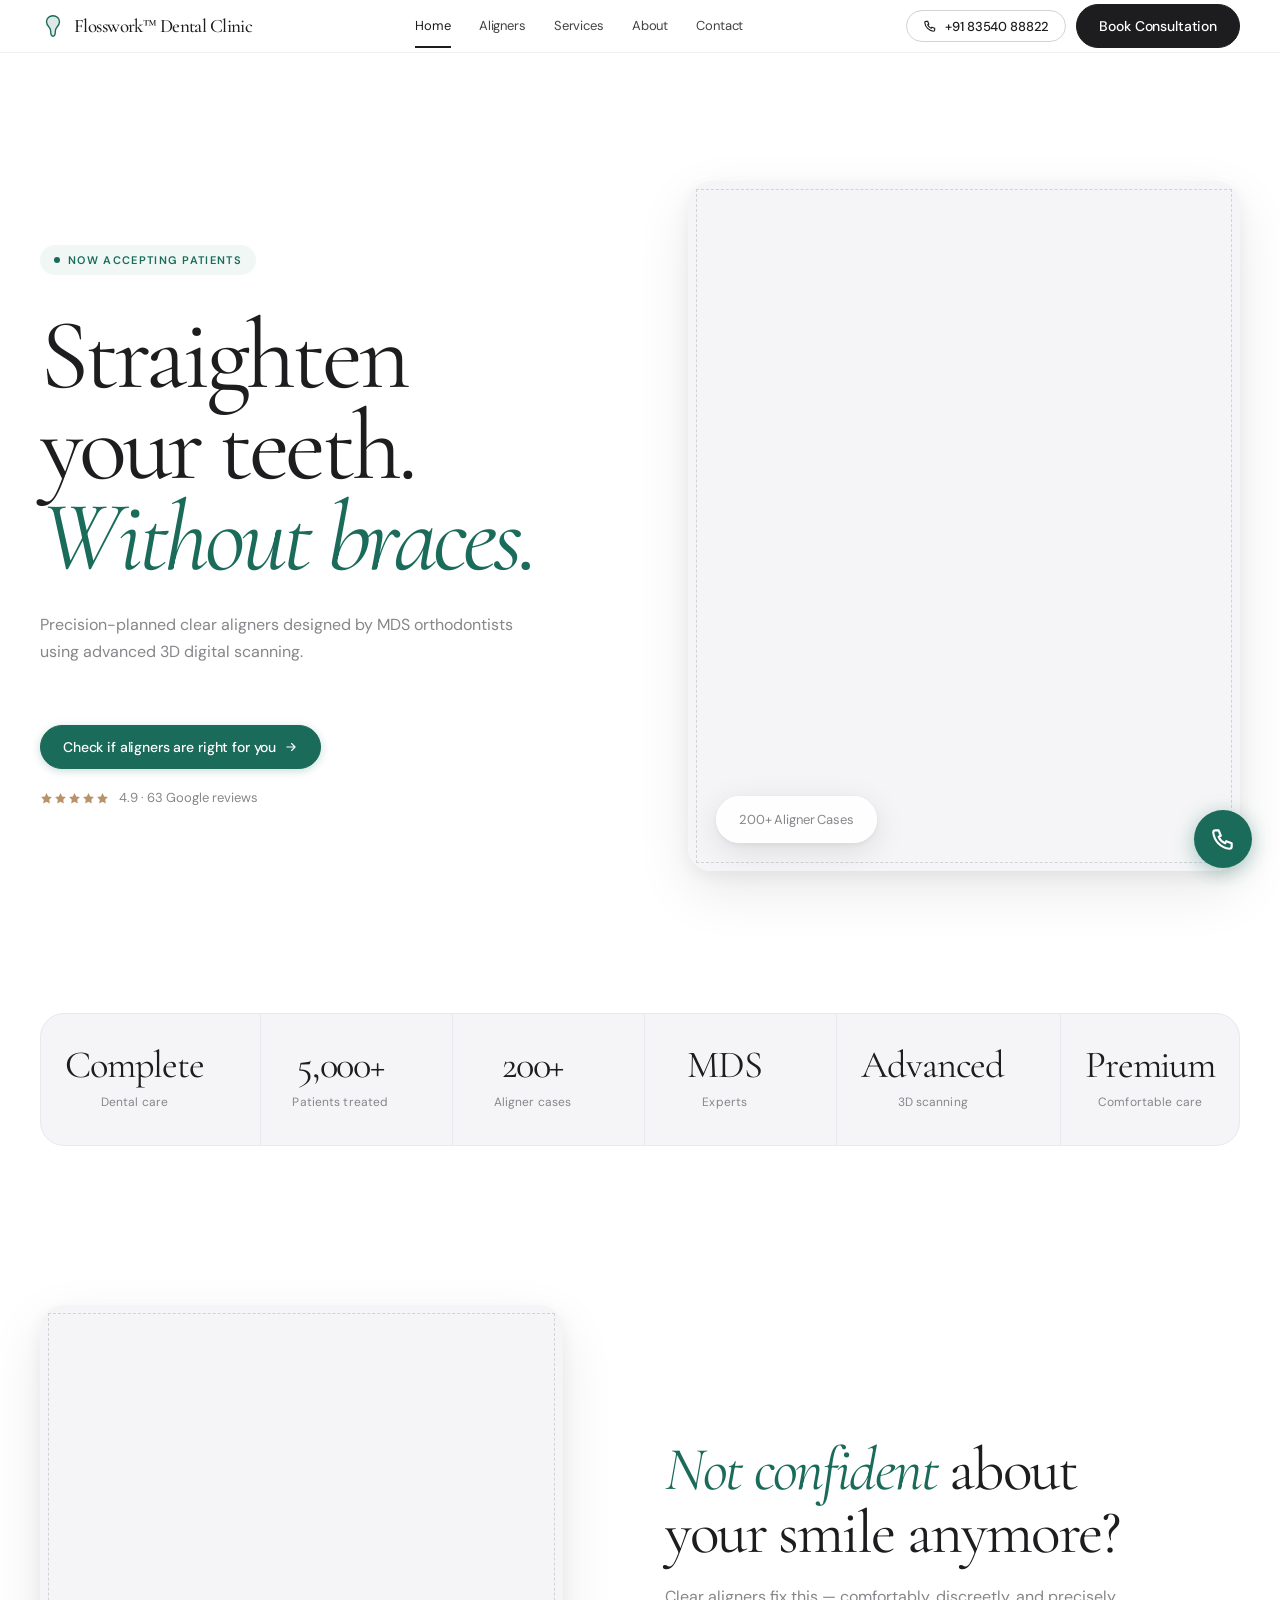
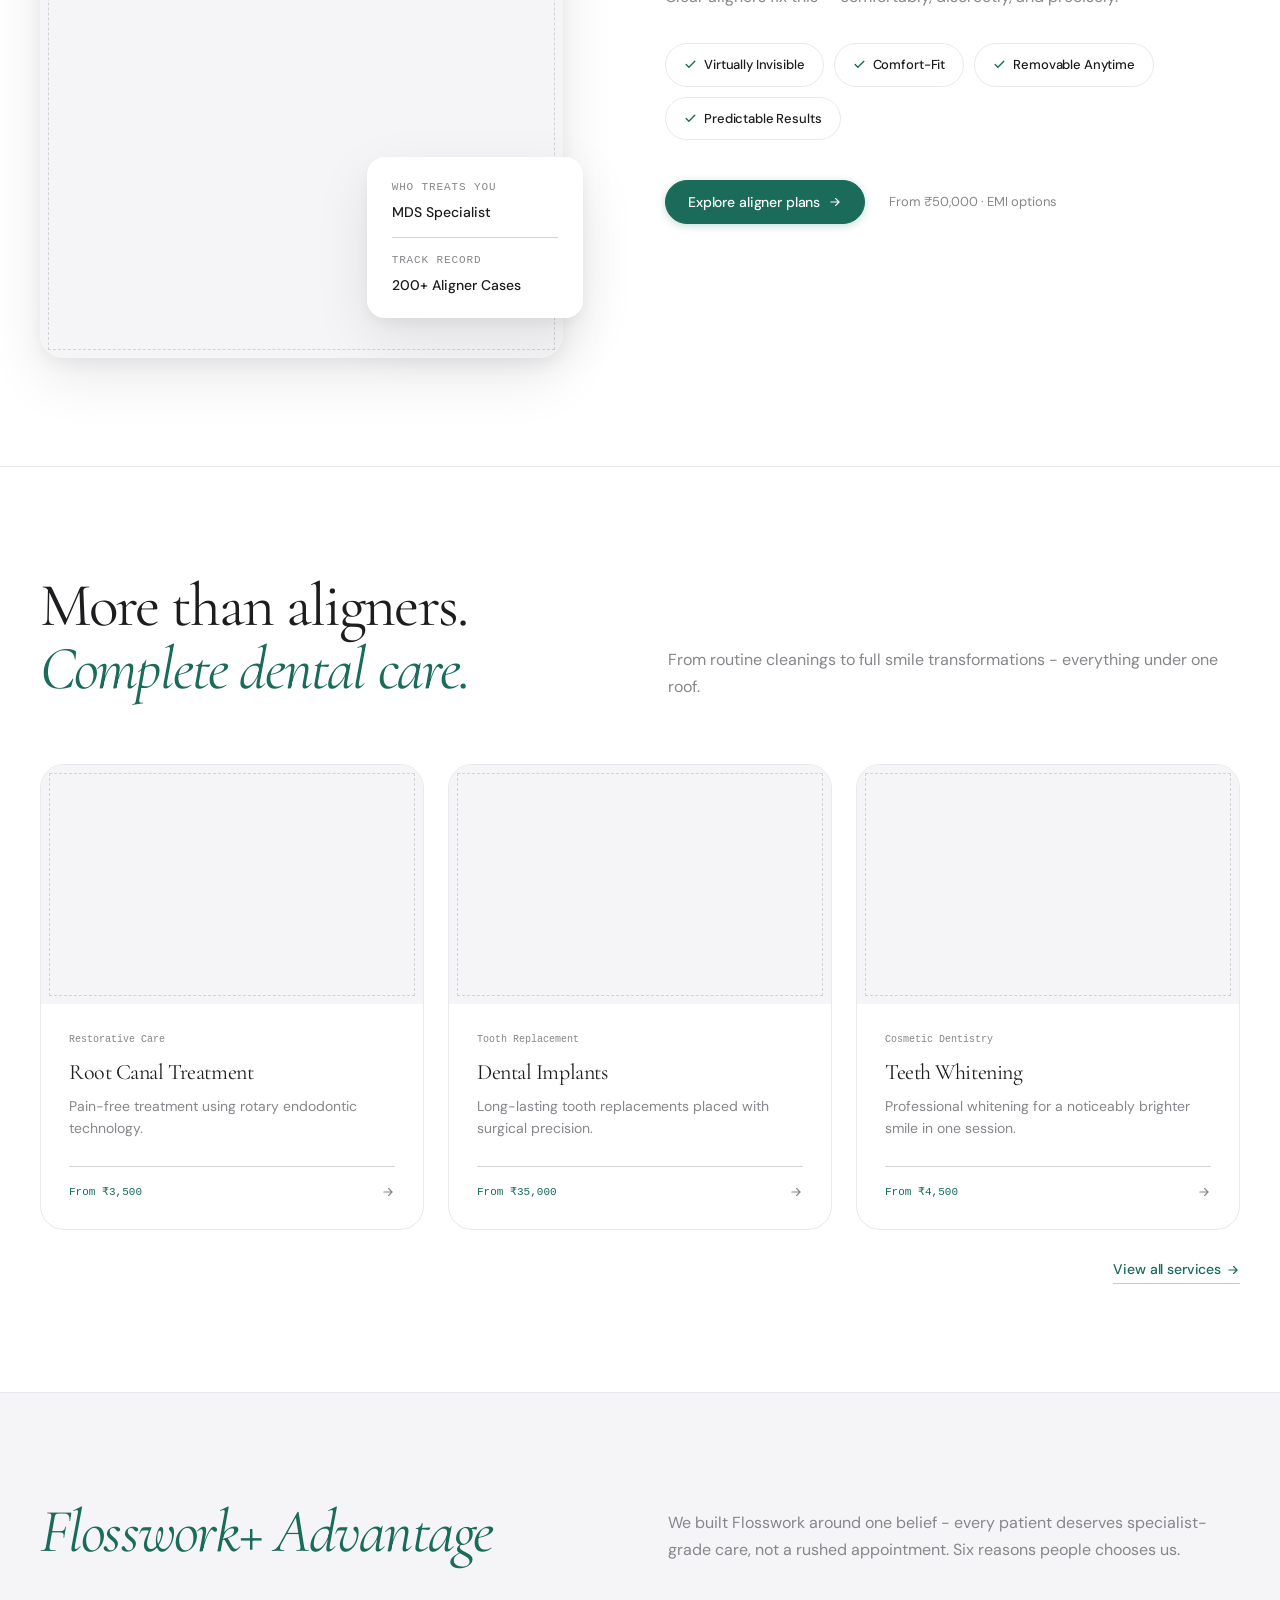
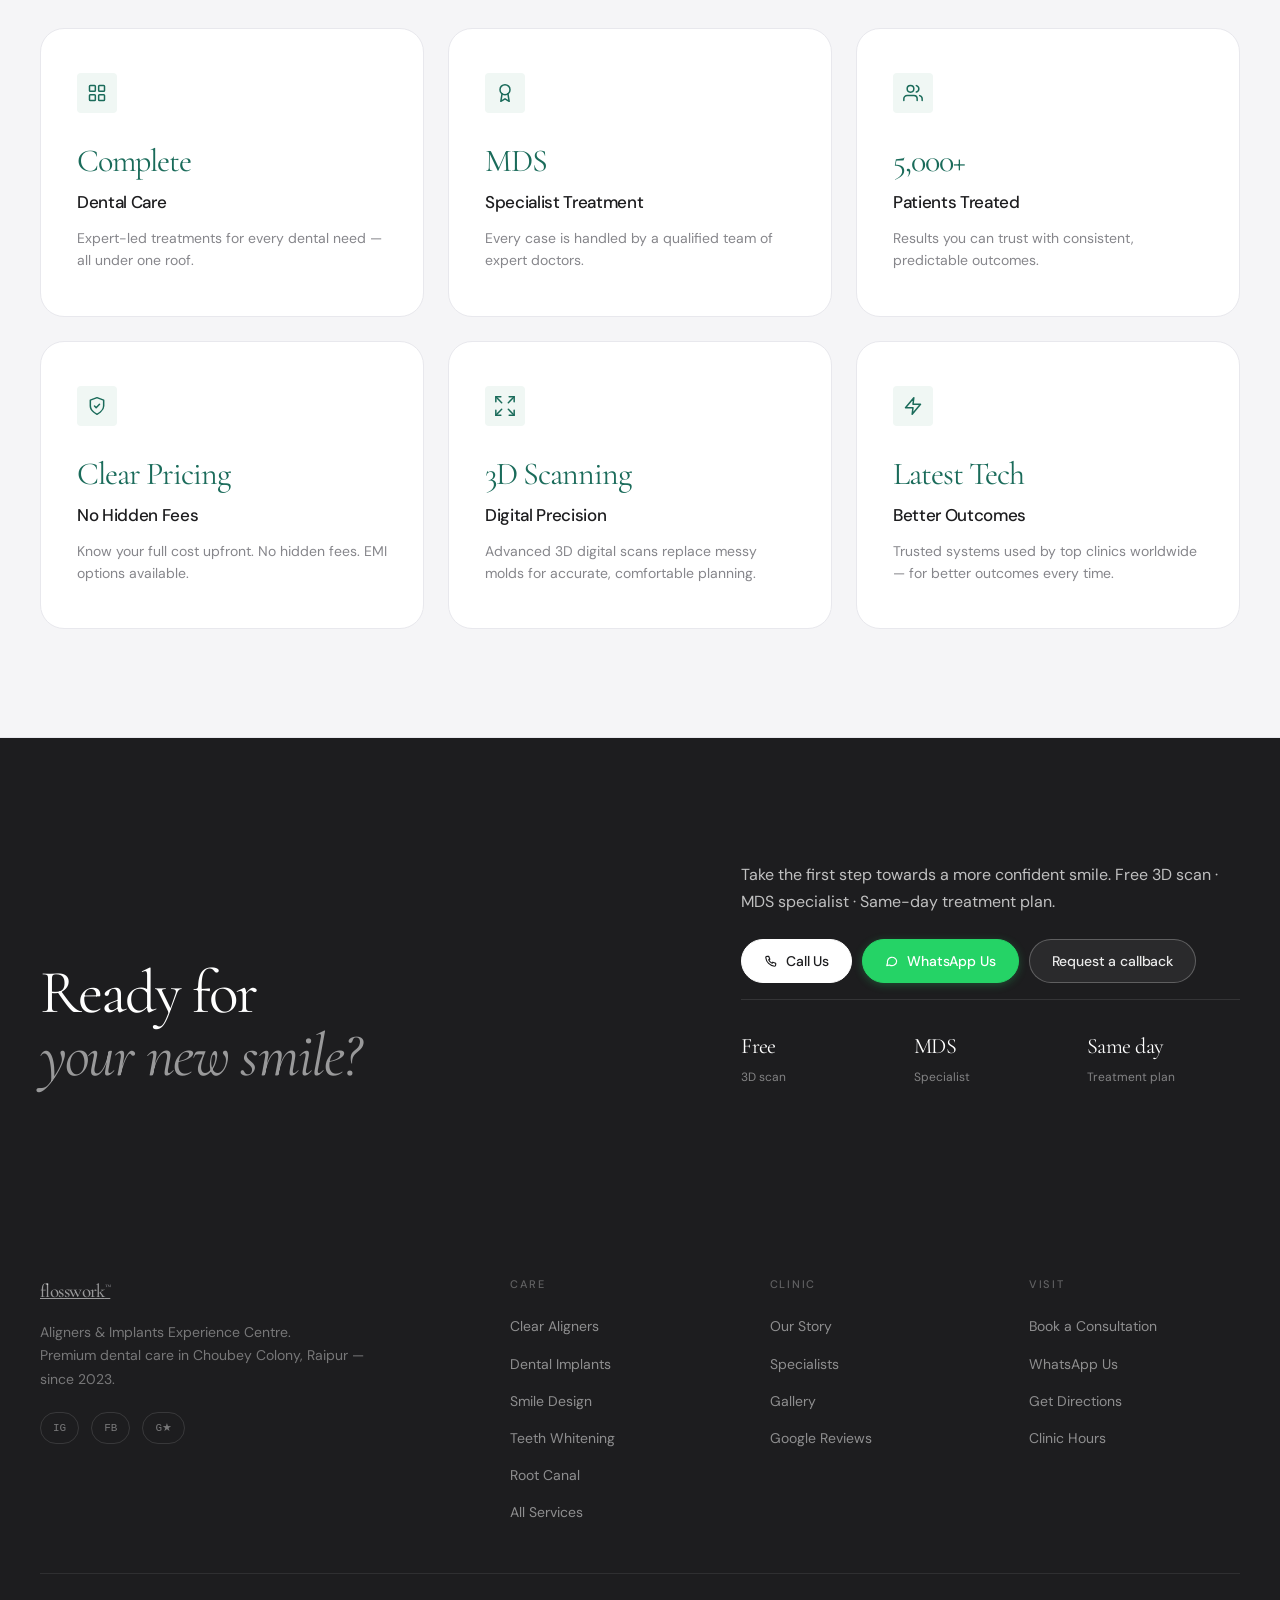
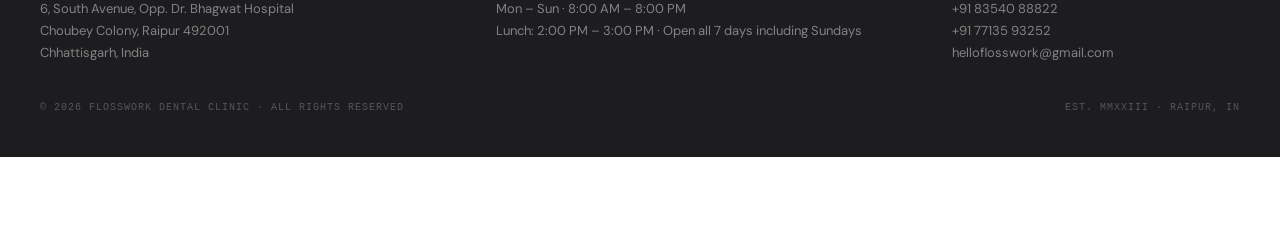
==== index.html @ a107353b "first" ====
<!doctype html>
<html lang="en">
<head>
  <meta charset="utf-8">
  <meta name="viewport" content="width=device-width, initial-scale=1">
  <meta http-equiv="X-UA-Compatible" content="IE=edge">

  <!-- ── SEO META ── -->
  <title>Flosswork Dental Clinic Raipur — Invisalign, Clear Aligners & MDS Specialists</title>
  <meta name="description" content="Raipur's certified Invisalign & Toothsi provider. MDS specialists, 3D digital scanning, 5,000+ patients. Clear aligners from ₹50,000 with no-cost EMI. Book a free scan today.">
  <meta name="robots" content="index, follow">
  <link rel="canonical" href="https://www.flossworkdental.in/">

  <!-- ── OPEN GRAPH ── -->
  <meta property="og:type"        content="website">
  <meta property="og:url"         content="https://www.flossworkdental.in/">
  <meta property="og:title"       content="Flosswork Dental Clinic — Aligners & Implants, Raipur">
  <meta property="og:description" content="Certified Invisalign & Toothsi provider in Raipur. MDS specialists, 3D scanning, 5,000+ patients treated. Free consultation.">
  <meta property="og:image"       content="https://www.flossworkdental.in/images/og-homepage.jpg">
  <meta property="og:locale"      content="en_IN">
  <meta name="twitter:card"       content="summary_large_image">

  <!-- ── PRELOAD HERO IMAGE ── -->
  <link rel="preload" as="image" href="images/hero/hero-homepage.jpg">

  <!-- ── FONTS ── -->
  <link rel="preconnect" href="https://fonts.googleapis.com">
  <link rel="preconnect" href="https://fonts.gstatic.com" crossorigin>
  <link href="https://fonts.googleapis.com/css2?family=DM+Sans:opsz,wght@9..40,400;9..40,500;9..40,600&family=Cormorant+Garamond:ital,wght@0,400;0,500;1,400&display=swap" rel="stylesheet">

  <!-- ── CSS ── -->
  <link rel="stylesheet" href="css/base.css">
  <link rel="stylesheet" href="css/home.css">
  <link rel="stylesheet" href="css/apple.css">
  <link rel="stylesheet" href="css/mobile-cta.css">

  <!-- ── SCHEMA — LocalBusiness + Dentist ── -->
  <script type="application/ld+json">
  {
    "@context": "https://schema.org",
    "@type": ["Dentist","LocalBusiness"],
    "@id": "https://www.flossworkdental.in/#business",
    "name": "Flosswork Dental Clinic",
    "description": "Premium dental clinic in Raipur offering clear aligners, dental implants, smile design and specialist dentistry. Certified Invisalign and Toothsi provider.",
    "url": "https://www.flossworkdental.in",
    "logo": "https://www.flossworkdental.in/images/logos/flosswork-logo.png",
    "image": "https://www.flossworkdental.in/images/hero/hero-homepage.jpg",
    "telephone": "+918354088822",
    "email": "helloflosswork@gmail.com",
    "foundingDate": "2023",
    "address": {
      "@type": "PostalAddress",
      "streetAddress": "6, South Avenue, Opp. Dr. Bhagwat Hospital",
      "addressLocality": "Choubey Colony, Raipur",
      "addressRegion": "Chhattisgarh",
      "postalCode": "492001",
      "addressCountry": "IN"
    },
    "geo": {
      "@type": "GeoCoordinates",
      "latitude": "21.2514",
      "longitude": "81.6296"
    },
    "openingHoursSpecification": {
      "@type": "OpeningHoursSpecification",
      "dayOfWeek": ["Monday","Tuesday","Wednesday","Thursday","Friday","Saturday","Sunday"],
      "opens": "10:00",
      "closes": "20:00"
    },
    "aggregateRating": {
      "@type": "AggregateRating",
      "ratingValue": "4.9",
      "reviewCount": "63",
      "bestRating": "5"
    },
    "hasOfferCatalog": {
      "@type": "OfferCatalog",
      "name": "Dental Services",
      "itemListElement": [
        {"@type":"Offer","itemOffered":{"@type":"Service","name":"Clear Aligners","description":"Invisalign and Toothsi certified aligner treatment from ₹50,000"}},
        {"@type":"Offer","itemOffered":{"@type":"Service","name":"Dental Implants","description":"Surgical precision implants from ₹35,000"}},
        {"@type":"Offer","itemOffered":{"@type":"Service","name":"Smile Design","description":"Digital smile makeovers from ₹45,000"}}
      ]
    },
    "priceRange": "₹₹",
    "currenciesAccepted": "INR",
    "paymentAccepted": "Cash, Card, UPI, EMI",
    "sameAs": [
      "https://share.google/SbuT7Ec2s7Q5kgoFc"
    ]
  }
  </script>

  <!-- ── GTM HEAD SNIPPET (populated by tracking.js) ── -->
</head>
<body>

  <noscript>
    <div class="noscript-banner">
      For the best experience, please enable JavaScript. Or call us directly:
      <a href="tel:+918354088822">+91 83540 88822</a>
    </div>
  </noscript>

  <!-- NAV MOUNTS — filled immediately by layout.js below -->
  <header id="fw-header" role="banner"></header>
  <div id="nav-mobile" role="dialog" aria-modal="true" aria-label="Navigation menu"></div>

  <!-- Sync scripts: run right after nav mounts exist in DOM, before <main> renders -->
  <script src="js/content.js"></script>
  <script src="js/layout.js"></script>

  <main id="main-content">

    <!-- ============================================================
         § 1 — HERO
    ============================================================ -->
    <section class="section section--top home-hero" aria-labelledby="hero-h1">
      <div class="wrap">
        <div class="hero-split">

          <!-- LEFT — headline + CTA stack -->
          <div class="hero-split-text reveal">
            <div class="hero-eyebrow">
              <span class="hero-live-badge">
                <span class="hero-live-dot" aria-hidden="true"></span>
                Now accepting patients
              </span>
            </div>

            <h1 id="hero-h1" class="display">
              Straighten<br>your teeth.<br><em>Without braces.</em>
            </h1>

            <p class="lead">
              Precision-planned clear aligners designed by MDS orthodontists using advanced 3D digital scanning.
            </p>

            <div class="hero-ctas">
              <a href="contact.html" class="btn btn--primary" data-track="book_click">
                Check if aligners are right for you
                <svg width="14" height="14" viewBox="0 0 24 24" fill="none" stroke="currentColor" stroke-width="2" stroke-linecap="round" stroke-linejoin="round" aria-hidden="true"><path d="M5 12h14M13 6l6 6-6 6"/></svg>
              </a>
            </div>

            <div class="hero-social-proof">
              <div class="hero-stars" aria-label="Five stars">
                <svg width="13" height="13" viewBox="0 0 24 24" fill="currentColor" aria-hidden="true"><polygon points="12 2 15.09 8.26 22 9.27 17 14.14 18.18 21.02 12 17.77 5.82 21.02 7 14.14 2 9.27 8.91 8.26 12 2"/></svg>
                <svg width="13" height="13" viewBox="0 0 24 24" fill="currentColor" aria-hidden="true"><polygon points="12 2 15.09 8.26 22 9.27 17 14.14 18.18 21.02 12 17.77 5.82 21.02 7 14.14 2 9.27 8.91 8.26 12 2"/></svg>
                <svg width="13" height="13" viewBox="0 0 24 24" fill="currentColor" aria-hidden="true"><polygon points="12 2 15.09 8.26 22 9.27 17 14.14 18.18 21.02 12 17.77 5.82 21.02 7 14.14 2 9.27 8.91 8.26 12 2"/></svg>
                <svg width="13" height="13" viewBox="0 0 24 24" fill="currentColor" aria-hidden="true"><polygon points="12 2 15.09 8.26 22 9.27 17 14.14 18.18 21.02 12 17.77 5.82 21.02 7 14.14 2 9.27 8.91 8.26 12 2"/></svg>
                <svg width="13" height="13" viewBox="0 0 24 24" fill="currentColor" aria-hidden="true"><polygon points="12 2 15.09 8.26 22 9.27 17 14.14 18.18 21.02 12 17.77 5.82 21.02 7 14.14 2 9.27 8.91 8.26 12 2"/></svg>
              </div>
              <span class="hero-social-text">4.9 · 63 Google reviews</span>
            </div>
          </div>

          <!-- RIGHT — hero image → links to aligners page -->
          <a href="aligners.html" class="hero-split-img reveal reveal-delay-1" data-track="hero_img_click" aria-label="Explore clear aligner plans at Flosswork Dental">
            <div class="hero-img-wrap">
              <!-- REPLACE: <img src="images/hero/hero-homepage.jpg" alt="Patient smiling after clear aligner treatment at Flosswork Dental Clinic Raipur" width="700" height="875" style="width:100%;aspect-ratio:4/5;object-fit:cover;object-position:top" fetchpriority="high"> -->
              <div class="placeholder" style="aspect-ratio:4/5"></div>
              <div class="hero-float" aria-label="Aligner track record">
                <span>200+ Aligner Cases</span>
              </div>
            </div>
            <!-- Hover cue — fades in on pointer hover, hidden on touch -->
            <div class="hero-img-cue" aria-hidden="true">
              <svg width="13" height="13" viewBox="0 0 24 24" fill="none" stroke="currentColor" stroke-width="2" stroke-linecap="round" stroke-linejoin="round"><path d="M5 12h14M13 6l6 6-6 6"/></svg>
              Explore aligners
            </div>
          </a>

        </div>
      </div>
    </section>

    <!-- ============================================================
         § 2 — TRUST STRIP
    ============================================================ -->

    <div class="stats-outer">
      <div class="wrap">
        <div class="stats-strip reveal" role="list" aria-label="Clinic statistics">
           <div class="stat-item" role="listitem">
            <span class="stat-value">Complete</span>
            <span class="stat-label">Dental care</span>
          </div>
          <div class="stat-item" role="listitem">
            <span class="stat-value">5,000+</span>
            <span class="stat-label">Patients treated</span>
          </div>
          
           <div class="stat-item" role="listitem">
            <span class="stat-value">200+</span>
            <span class="stat-label">Aligner cases</span>
          </div>

          <div class="stat-item" role="listitem">
            <span class="stat-value">MDS</span>
            <span class="stat-label">Experts</span>
          </div>
          <div class="stat-item" role="listitem">
            <span class="stat-value">Advanced</span>
            <span class="stat-label">3D scanning</span>
          </div>
           <div class="stat-item" role="listitem">
            <span class="stat-value">Premium</span>
            <span class="stat-label">Comfortable care</span>
          </div>
        </div>
      </div>
    </div>

    <!-- ============================================================
         § 3 — ALIGNER SPOTLIGHT
    ============================================================ -->
    <section class="section section--top" id="aligners" aria-labelledby="spotlight-h2">
      <div class="wrap">
        <div class="spotlight-grid">

          <!-- Image side — wrapping in <a> makes the entire image clickable -->
          <a href="aligners.html" class="spotlight-visual reveal" data-track="spotlight_img_click" aria-label="Explore clear aligner plans at Flosswork Dental">
            <div class="spotlight-visual-img-wrap">
              <!-- REPLACE: <img src="images/hero/aligner-tray.jpg" alt="Flosswork clear aligner tray on 3D scan stage" width="600" height="750" style="width:100%;aspect-ratio:4/5;object-fit:cover" loading="lazy"> -->
              <div class="placeholder" style="aspect-ratio:4/5"></div>
              <div class="spotlight-img-cue" aria-hidden="true">
                <svg width="16" height="16" viewBox="0 0 24 24" fill="none" stroke="currentColor" stroke-width="2" stroke-linecap="round" stroke-linejoin="round"><path d="M5 12h14M13 6l6 6-6 6"/></svg>
                View aligners
              </div>
            </div>
            <div class="spotlight-float">
              <span class="mono">Who treats you</span>
              <strong>MDS Specialist</strong>
              <div class="spotlight-float-divider"></div>
              <span class="mono">Track record</span>
              <strong>200+ Aligner Cases</strong>
            </div>
          </a>

          <!-- Copy side -->
          <div class="reveal reveal-delay-1">
            <h2 id="spotlight-h2" class="h2">
              <em>Not confident</em> about<br>your smile anymore?
            </h2>
            <p class="lead" style="margin-top:20px">
              Clear aligners fix this — comfortably, discreetly, and precisely.
            </p>

            <div class="feature-pills" role="list" aria-label="Key aligner benefits">
              <span class="feature-pill" role="listitem">
                <svg width="13" height="13" viewBox="0 0 24 24" fill="none" stroke="currentColor" stroke-width="2.5" stroke-linecap="round" stroke-linejoin="round" aria-hidden="true"><polyline points="20 6 9 17 4 12"/></svg>
                Virtually Invisible
              </span>
              <span class="feature-pill" role="listitem">
                <svg width="13" height="13" viewBox="0 0 24 24" fill="none" stroke="currentColor" stroke-width="2.5" stroke-linecap="round" stroke-linejoin="round" aria-hidden="true"><polyline points="20 6 9 17 4 12"/></svg>
                Comfort-Fit
              </span>
              <span class="feature-pill" role="listitem">
                <svg width="13" height="13" viewBox="0 0 24 24" fill="none" stroke="currentColor" stroke-width="2.5" stroke-linecap="round" stroke-linejoin="round" aria-hidden="true"><polyline points="20 6 9 17 4 12"/></svg>
                Removable Anytime
              </span>
              <span class="feature-pill" role="listitem">
                <svg width="13" height="13" viewBox="0 0 24 24" fill="none" stroke="currentColor" stroke-width="2.5" stroke-linecap="round" stroke-linejoin="round" aria-hidden="true"><polyline points="20 6 9 17 4 12"/></svg>
                Predictable Results
              </span>
            </div>

            <div class="spotlight-ctas">
              <a href="aligners.html" class="btn btn--primary" data-track="book_click">
                Explore aligner plans
                <svg width="14" height="14" viewBox="0 0 24 24" fill="none" stroke="currentColor" stroke-width="2" stroke-linecap="round" stroke-linejoin="round" aria-hidden="true"><path d="M5 12h14M13 6l6 6-6 6"/></svg>
              </a>
              <span class="cta-note">From ₹50,000 · EMI options</span>
            </div>
          </div>

        </div>
      </div>
    </section>

    <!-- ============================================================
         § 4 — SERVICES LIST
    ============================================================ -->
    <section class="section" id="services" aria-labelledby="services-h2">
      <div class="wrap">
        <div class="section-header reveal">
          <div>
            <h2 id="services-h2" class="h2">More than aligners.<br><em>Complete dental care.</em></h2>
          </div>
          <p class="lead">From routine cleanings to full smile transformations - everything under one roof.</p>
        </div>

        <div class="svc-card-grid">
          <a href="services.html" class="svc-card reveal reveal-delay-1">
            <div class="svc-card-img placeholder" style="aspect-ratio:16/10"></div>
            <div class="svc-card-body">
              <span class="svc-card-eyebrow">Restorative Care</span>
              <h3 class="svc-card-name">Root Canal Treatment</h3>
              <p class="svc-card-desc">Pain-free treatment using rotary endodontic technology.</p>
              <div class="svc-card-footer">
                <span class="svc-card-price">From ₹3,500</span>
                <span class="svc-card-arrow">
                  <svg width="14" height="14" viewBox="0 0 24 24" fill="none" stroke="currentColor" stroke-width="2" stroke-linecap="round" stroke-linejoin="round" aria-hidden="true"><path d="M5 12h14M13 6l6 6-6 6"/></svg>
                </span>
              </div>
            </div>
          </a>
          <a href="services.html" class="svc-card reveal reveal-delay-2">
            <div class="svc-card-img placeholder" style="aspect-ratio:16/10"></div>
            <div class="svc-card-body">
              <span class="svc-card-eyebrow">Tooth Replacement</span>
              <h3 class="svc-card-name">Dental Implants</h3>
              <p class="svc-card-desc">Long-lasting tooth replacements placed with surgical precision.</p>
              <div class="svc-card-footer">
                <span class="svc-card-price">From ₹35,000</span>
                <span class="svc-card-arrow">
                  <svg width="14" height="14" viewBox="0 0 24 24" fill="none" stroke="currentColor" stroke-width="2" stroke-linecap="round" stroke-linejoin="round" aria-hidden="true"><path d="M5 12h14M13 6l6 6-6 6"/></svg>
                </span>
              </div>
            </div>
          </a>
          <a href="services.html" class="svc-card reveal reveal-delay-3">
            <div class="svc-card-img placeholder" style="aspect-ratio:16/10"></div>
            <div class="svc-card-body">
              <span class="svc-card-eyebrow">Cosmetic Dentistry</span>
              <h3 class="svc-card-name">Teeth Whitening</h3>
              <p class="svc-card-desc">Professional whitening for a noticeably brighter smile in one session.</p>
              <div class="svc-card-footer">
                <span class="svc-card-price">From ₹4,500</span>
                <span class="svc-card-arrow">
                  <svg width="14" height="14" viewBox="0 0 24 24" fill="none" stroke="currentColor" stroke-width="2" stroke-linecap="round" stroke-linejoin="round" aria-hidden="true"><path d="M5 12h14M13 6l6 6-6 6"/></svg>
                </span>
              </div>
            </div>
          </a>
        </div>

        <div class="section-footer">
          <a href="services.html" class="link">
            View all services
            <svg width="14" height="14" viewBox="0 0 24 24" fill="none" stroke="currentColor" stroke-width="2" stroke-linecap="round" stroke-linejoin="round" aria-hidden="true"><path d="M5 12h14M13 6l6 6-6 6"/></svg>
          </a>
        </div>
      </div>
    </section>

    <!-- ============================================================
         § 5 — FLOSSWORK+ ADVANTAGE
    ============================================================ -->
    <section class="section section--paper" id="advantage" aria-labelledby="advantage-h2">
      <div class="wrap">
        <div class="section-header reveal">
          <div>
            <h2 id="advantage-h2" class="h2"><em>Flosswork+ Advantage</em></h2>
          </div>
          <p class="lead">We built Flosswork around one belief - every patient deserves specialist-grade care, not a rushed appointment. Six reasons people chooses us.</p>
        </div>

        <div class="advantage-grid">

          <div class="advantage-card reveal reveal-delay-1">
            <div class="advantage-icon" aria-hidden="true">
              <!-- Grid / complete care -->
              <svg width="20" height="20" viewBox="0 0 24 24" fill="none" stroke="currentColor" stroke-width="1.8" stroke-linecap="round" stroke-linejoin="round"><rect x="3" y="3" width="7" height="7" rx="1"/><rect x="14" y="3" width="7" height="7" rx="1"/><rect x="14" y="14" width="7" height="7" rx="1"/><rect x="3" y="14" width="7" height="7" rx="1"/></svg>
            </div>
            <span class="advantage-stat">Complete</span>
            <h3 class="advantage-title">Dental Care</h3>
            <p class="advantage-desc">Expert-led treatments for every dental need — all under one roof.</p>
          </div>

          <div class="advantage-card reveal reveal-delay-2">
            <div class="advantage-icon" aria-hidden="true">
              <!-- Award / specialist -->
              <svg width="20" height="20" viewBox="0 0 24 24" fill="none" stroke="currentColor" stroke-width="1.8" stroke-linecap="round" stroke-linejoin="round"><circle cx="12" cy="8" r="6"/><path d="M15.477 12.89L17 22l-5-3-5 3 1.523-9.11"/></svg>
            </div>
            <span class="advantage-stat">MDS</span>
            <h3 class="advantage-title">Specialist Treatment</h3>
            <p class="advantage-desc">Every case is handled by a qualified team of expert doctors.</p>
          </div>

          <div class="advantage-card reveal reveal-delay-3">
            <div class="advantage-icon" aria-hidden="true">
              <!-- Users / patients -->
              <svg width="20" height="20" viewBox="0 0 24 24" fill="none" stroke="currentColor" stroke-width="1.8" stroke-linecap="round" stroke-linejoin="round"><path d="M17 21v-2a4 4 0 0 0-4-4H5a4 4 0 0 0-4 4v2"/><circle cx="9" cy="7" r="4"/><path d="M23 21v-2a4 4 0 0 0-3-3.87M16 3.13a4 4 0 0 1 0 7.75"/></svg>
            </div>
            <span class="advantage-stat">5,000+</span>
            <h3 class="advantage-title">Patients Treated</h3>
            <p class="advantage-desc">Results you can trust with consistent, predictable outcomes.</p>
          </div>

          <div class="advantage-card reveal reveal-delay-4">
            <div class="advantage-icon" aria-hidden="true">
              <!-- Shield-check / clear pricing -->
              <svg width="20" height="20" viewBox="0 0 24 24" fill="none" stroke="currentColor" stroke-width="1.8" stroke-linecap="round" stroke-linejoin="round"><path d="M12 22s8-4 8-10V5l-8-3-8 3v7c0 6 8 10 8 10z"/><polyline points="9 12 11 14 15 10"/></svg>
            </div>
            <span class="advantage-stat">Clear Pricing</span>
            <h3 class="advantage-title">No Hidden Fees</h3>
            <p class="advantage-desc">Know your full cost upfront. No hidden fees. EMI options available.</p>
          </div>

          <div class="advantage-card reveal reveal-delay-5">
            <div class="advantage-icon" aria-hidden="true">
              <!-- Scan corners / intraoral scanner -->
              <svg width="20" height="20" viewBox="0 0 24 24" fill="none" stroke="currentColor" stroke-width="1.8" stroke-linecap="round" stroke-linejoin="round"><polyline points="23 7 23 1 17 1"/><line x1="16" y1="8" x2="23" y2="1"/><polyline points="1 17 1 23 7 23"/><line x1="8" y1="16" x2="1" y2="23"/><polyline points="23 17 23 23 17 23"/><line x1="16" y1="16" x2="23" y2="23"/><polyline points="1 7 1 1 7 1"/><line x1="8" y1="8" x2="1" y2="1"/></svg>
            </div>
            <span class="advantage-stat">3D Scanning</span>
            <h3 class="advantage-title">Digital Precision</h3>
            <p class="advantage-desc">Advanced 3D digital scans replace messy molds for accurate, comfortable planning.</p>
          </div>

          <div class="advantage-card reveal reveal-delay-6">
            <div class="advantage-icon" aria-hidden="true">
              <!-- Zap / latest tech -->
              <svg width="20" height="20" viewBox="0 0 24 24" fill="none" stroke="currentColor" stroke-width="1.8" stroke-linecap="round" stroke-linejoin="round"><polygon points="13 2 3 14 12 14 11 22 21 10 12 10 13 2"/></svg>
            </div>
            <span class="advantage-stat">Latest Tech</span>
            <h3 class="advantage-title">Better Outcomes</h3>
            <p class="advantage-desc">Trusted systems used by top clinics worldwide — for better outcomes every time.</p>
          </div>

        </div>
      </div>
    </section>

    <!-- ============================================================
         § 7 — FINAL CTA
    ============================================================ -->
    <!-- CTA MOUNT — layout.js injects the standard CTA here -->
    <div id="fw-cta-mount"></div>

  </main>

  <!-- ── FOOTER — injected by components.js ── -->
  <div id="fw-footer">
    <!-- Noscript NAP fallback — critical for SEO when JS blocked -->
    <noscript>
      <footer style="background:#f9f8f6;border-top:1px solid #e0e6e6;padding:40px 20px;font-size:13px;color:#3d4a4a">
        <strong>Flosswork Dental Clinic</strong><br>
        6, South Avenue, Opp. Dr. Bhagwat Hospital, Choubey Colony, Raipur, Chhattisgarh 492001<br>
        Phone: <a href="tel:+918354088822">+91 83540 88822</a> |
        Email: helloflosswork@gmail.com |
        Hours: Mon–Sun 8:00 AM – 8:00 PM
      </footer>
    </noscript>
  </div>

  <!-- Deferred behaviour scripts -->
  <script defer src="js/mobile-cta.js"></script>
  <script defer src="js/components.js"></script>
  <script defer src="js/home.js"></script>
  <script defer src="js/floats.js"></script>
  <script defer src="js/slider.js"></script>
  <script defer src="js/tracking.js"></script>

</body>
</html>
---- css/base.css ----
/* ============================================================
   FLOSSWORK™ — BASE.CSS  v2.0
   Design language from flosswork.in applied to v3 structure.
   Edit :root tokens to restyle everything.
   ============================================================ */

/* Fonts are loaded via <link> in each HTML file — no @import needed here. */

/* ── TOKENS ───────────────────────────────────────────────── */
:root {
  --bg:          #ffffff;
  --paper:       #f8f7f5;
  --ink:         #0f0f0f;
  --ink-soft:    #3d3d3d;
  --ink-mute:    #7a7a7a;
  --line:        #e8e8e8;
  --line-soft:   #f0f0f0;
  --accent:      #1a6b5a;
  --accent-lt:   #edf5f2;
  --accent-mid:  #2d8c75;
  --gold:        #b8936a;
  --gold-soft:   #faf3ec;

  --serif: 'Cormorant Garamond', Georgia, serif;
  --sans:  'DM Sans', system-ui, -apple-system, sans-serif;
  --mono:  ui-monospace, 'SF Mono', Menlo, 'Courier New', monospace;

  --gutter:  clamp(16px, 5vw, 40px);
  --gutter-sm: clamp(12px, 3vw, 20px);
  --maxw:    1320px;
  --nav-h:   68px;
  --cta-h:   68px;

  /* Radius system */
  --r-sm:   6px;
  --r-md:   12px;
  --r-lg:   20px;
  --r-xl:   32px;
  --r-full: 9999px;
  --radius: var(--r-md);

  /* Shadow system */
  --shadow-sm: 0 1px 3px rgba(0,0,0,0.07), 0 1px 2px rgba(0,0,0,0.04);
  --shadow-md: 0 4px 16px rgba(0,0,0,0.08), 0 2px 4px rgba(0,0,0,0.04);
  --shadow-lg: 0 12px 40px rgba(0,0,0,0.10), 0 4px 12px rgba(0,0,0,0.05);
  --shadow-2:  var(--shadow-lg);

  /* Transitions */
  --ease:     cubic-bezier(0.4, 0, 0.2, 1);
  --dur-fast: 150ms;
  --dur-base: 250ms;
  --dur-slow: 400ms;
}

/* ── RESET ──────────────────────────────────────────────────── */
*,*::before,*::after { box-sizing: border-box; }
html { scroll-behavior: smooth; overflow-x: clip; }
body { margin:0; padding:0; background:var(--bg); color:var(--ink-soft);
  font-family:var(--sans); font-size:16px; line-height:1.65;
  -webkit-font-smoothing:antialiased; text-rendering:optimizeLegibility; overflow-x:clip; }
h1,h2,h3,h4 { margin:0; font-weight:400; letter-spacing:-.02em; color:var(--ink); }
p    { margin:0; }
a    { color:inherit; }
ul   { margin:0; padding:0; list-style:none; }
img  { display:block; max-width:100%; height:auto; }
address { font-style:normal; }
button  { font-family:var(--sans); }

/* ── LAYOUT ─────────────────────────────────────────────────── */
.wrap      { max-width:var(--maxw); margin:0 auto; padding:0 var(--gutter); }
.section   { padding:clamp(48px,12vh,130px) 0; border-top:1px solid var(--line); }
.section--top   { border-top:0; }
.section--paper { background:var(--paper); }
.section--ink   { background:var(--ink); color:var(--bg); }
body.has-mobile-cta { padding-bottom:var(--cta-h); }

/* ── TYPOGRAPHY ─────────────────────────────────────────────── */
.display    { font-family:var(--serif); font-size:clamp(32px,8vw,112px); line-height:.96; font-weight:400; letter-spacing:-.03em; color:var(--ink); }
.display em { font-style:italic; color:var(--accent); }
.h2         { font-family:var(--serif); font-size:clamp(28px,5vw,62px); line-height:1.04; letter-spacing:-.025em; }
.h2 em      { font-style:italic; color:var(--accent); }
.lead       { font-size:clamp(14px,4vw,18px); line-height:1.7; color:var(--ink-mute); max-width:52ch; }
.eyebrow    { font-size:clamp(10px,2.5vw,11px); font-weight:500; letter-spacing:.16em; text-transform:uppercase; color:var(--ink-mute); }
.mono       { font-family:var(--mono); font-size:clamp(10px,2.5vw,11px); letter-spacing:.08em; text-transform:uppercase; color:var(--ink-mute); }
.eyebrow-row  { display:flex; align-items:center; gap:14px; margin-bottom:24px; }
.eyebrow-num  { font-family:var(--mono); font-size:11px; color:var(--ink-mute); letter-spacing:.1em; }
.eyebrow-rule { width:20px; height:1px; background:var(--line); flex-shrink:0; }

/* Section label pill (v1.0 style) */
.section-label {
  display:inline-block;
  font-family:var(--sans);
  font-size:11px;
  font-weight:600;
  letter-spacing:.14em;
  text-transform:uppercase;
  color:var(--accent);
  background:var(--accent-lt);
  padding:4px 12px;
  border-radius:var(--r-full);
  margin-bottom:16px;
}

/* ── SECTION HEADER ─────────────────────────────────────────── */
.section-header { display:grid; grid-template-columns:1fr 1.5fr; gap:80px; margin-bottom:56px; align-items:end; }

/* ── BUTTONS ────────────────────────────────────────────────── */
.btn { display:inline-flex; align-items:center; justify-content:center; gap:10px;
  padding:14px 22px; font-family:var(--sans); font-size:14px; font-weight:500;
  border-radius:var(--r-full); border:1px solid transparent; cursor:pointer;
  text-decoration:none; transition:transform var(--dur-base) var(--ease),
  background var(--dur-base) var(--ease), border-color var(--dur-base) var(--ease),
  box-shadow var(--dur-base) var(--ease);
  white-space:nowrap; line-height:1; min-height:44px; }
.btn svg { flex-shrink:0; }
.btn--primary { background:var(--accent); color:#fff; border-color:var(--accent);
  box-shadow:0 2px 12px rgba(26,107,90,0.30); }
.btn--primary:hover { background:var(--accent-mid); border-color:var(--accent-mid);
  transform:translateY(-1px); box-shadow:0 4px 20px rgba(26,107,90,0.40); }
.btn--ghost   { background:transparent; color:var(--ink); border-color:var(--line); }
.btn--ghost:hover { border-color:var(--ink); background:var(--paper); }
.btn--sm      { padding:9px 16px; font-size:13px; min-height:36px; }
.btn--wa      { background:#25d366; color:#fff; border-color:#25d366; }
.btn--wa:hover { background:#1fad56; border-color:#1fad56; transform:translateY(-1px); }
.btn--light   { background:var(--bg); color:var(--ink); border-color:var(--bg); }
.btn--light:hover { transform:translateY(-1px); box-shadow:var(--shadow-md); }
.btn--outline-light { background:transparent; color:var(--bg); border-color:rgba(255,255,255,.3); }
.btn--outline-light:hover { border-color:rgba(255,255,255,.7); }

/* ── LINKS ───────────────────────────────────────────────────── */
.link { display:inline-flex; align-items:center; gap:6px; text-decoration:none;
  color:var(--ink); border-bottom:1px solid var(--ink); padding-bottom:2px;
  transition:color .2s,border-color .2s; font-size:14px; }
.link:hover { color:var(--accent); border-color:var(--accent); }

/* ── FOCUS VISIBLE ──────────────────────────────────────────── */
:focus-visible { outline:2px solid var(--accent); outline-offset:3px; border-radius:2px; }
.btn:focus-visible { outline-offset:4px; }

/* ── PLACEHOLDER ────────────────────────────────────────────── */
.placeholder { background:repeating-linear-gradient(45deg,var(--paper),var(--paper) 12px,#dde4e0 12px,#dde4e0 13px);
  color:var(--ink-mute); display:flex; align-items:center; justify-content:center;
  font-family:var(--mono); font-size:10px; letter-spacing:.1em; text-transform:uppercase;
  position:relative; overflow:hidden; width:100%; }
.placeholder::before { content:""; position:absolute; inset:8px; border:1px dashed #b8c8c0; }
.placeholder span { position:relative; background:var(--bg); padding:4px 10px; }

/* ── NAV ────────────────────────────────────────────────────── */
#fw-header { position:-webkit-sticky; position:sticky; top:0; z-index:200;
  background:rgba(255,255,255,0.94);
  backdrop-filter:blur(20px) saturate(1.4); -webkit-backdrop-filter:blur(20px) saturate(1.4);
  border-bottom:1px solid transparent;
  transition:background var(--dur-base) var(--ease),
    border-color var(--dur-base) var(--ease),
    box-shadow var(--dur-base) var(--ease); }
#fw-header.scrolled { border-bottom-color:var(--line); box-shadow:0 2px 20px rgba(0,0,0,0.06); }
.nav-inner { display:flex; align-items:center; justify-content:space-between; height:var(--nav-h);
  transition:height 320ms cubic-bezier(0.4, 0, 0.2, 1); }

.nav-logo { text-decoration:none; color:var(--ink); flex-shrink:0;
  display:flex; align-items:center; gap:8px; }
.nav-logo-icon { color:var(--accent); flex-shrink:0; }
.wordmark { font-family:var(--serif); font-size:22px; letter-spacing:-.02em; font-weight:500; }
.wordmark sup { font-size:.45em; color:var(--ink-mute); }

.nav-links { display:flex; align-items:center; gap:32px; }
.nav-link { text-decoration:none; color:var(--ink-soft); font-size:14px; font-weight:400;
  letter-spacing:-.005em; transition:color var(--dur-fast) var(--ease); padding:4px 0; position:relative; }
.nav-link:hover, .nav-link--active { color:var(--accent); }
.nav-link--active::after { content:""; position:absolute; bottom:-2px; left:0; right:0;
  height:1px; background:var(--accent); }

.nav-actions { display:flex; align-items:center; gap:10px; }

/* Nav CTA override — pill black */
.nav-actions .btn--primary { background:var(--ink); border-color:var(--ink); box-shadow:none; }
.nav-actions .btn--primary:hover { background:var(--accent); border-color:var(--accent);
  box-shadow:0 4px 16px rgba(26,107,90,.3); }

/* Hamburger */
#nav-toggle { display:none; background:none; border:none; cursor:pointer;
  padding:8px; color:var(--ink); min-height:44px; min-width:44px;
  align-items:center; justify-content:center; }

/* Mobile menu */
#nav-mobile { display:none; position:fixed; inset:0; z-index:190;
  background:rgba(15,15,15,.5); }
#nav-mobile.open { display:flex; }
.nav-mobile-sheet { background:var(--bg); width:min(360px,90vw); height:100%;
  margin-left:auto; padding:24px; display:flex; flex-direction:column; gap:0;
  overflow-y:auto; overscroll-behavior:contain;     /* stop scroll bleeding */
  -webkit-overflow-scrolling:touch;                 /* iOS momentum scroll */
  animation:slideLeft .3s cubic-bezier(.2,.8,.2,1); }

/* iOS-safe body scroll lock — applied by JS when mobile menu opens */
body.fw-nav-open { overflow:hidden; position:fixed; width:100%; }
@keyframes slideLeft { from{transform:translateX(100%)} to{transform:translateX(0)} }
.nav-mobile-close { background:none; border:1px solid var(--line); border-radius:var(--r-full);
  width:44px; height:44px; cursor:pointer; display:flex; align-items:center;
  justify-content:center; margin-left:auto; margin-bottom:32px; color:var(--ink); flex-shrink:0; }
.nav-mobile-links { display:flex; flex-direction:column; }
.nav-mobile-links .nav-link { font-family:var(--serif); font-size:28px; letter-spacing:-.02em;
  color:var(--ink); padding:16px 0; border-bottom:1px solid var(--line); }
.nav-mobile-links .nav-link--active { color:var(--accent); }
.nav-mobile-actions { margin-top:auto; padding-top:24px; display:flex; flex-direction:column; gap:10px; }


/* ── TRUST STRIP ────────────────────────────────────────────── */
.stats-strip { display:grid; grid-template-columns:repeat(6,1fr);
  background:var(--paper); border-radius:var(--r-lg); border:1px solid var(--line);
  margin-top:24px; overflow:hidden; text-align: center; }
.stat-item   { padding:28px 20px; border-left:1px solid var(--line); }
.stat-item:first-child { border-left:none; }
.stat-value  { font-family:var(--serif); font-size:clamp(32px,3.5vw,48px); line-height:1; letter-spacing:-.02em; display:block; color:var(--ink); }
.stat-label  { font-size:13px; color:var(--ink-mute); display:block; margin-top:6px; }

/* ── HERO STATUS STRIP ──────────────────────────────────────── */
.status-strip { display:flex; align-items:center; justify-content:space-between;
  padding-bottom:16px; margin-bottom:48px; border-bottom:1px solid var(--line);
  font-family:var(--mono); font-size:11px; color:var(--ink-mute);
  letter-spacing:.1em; text-transform:uppercase; }
.status-dot   { width:7px; height:7px; border-radius:99px; background:#22c55e;
  box-shadow:0 0 0 4px rgba(34,197,94,.18); display:inline-block; margin-right:10px;
  animation:pulse 2s infinite; }
@keyframes pulse { 0%,100%{opacity:1;transform:scale(1)} 50%{opacity:.5;transform:scale(.8)} }

/* ── HERO IMAGE WRAP ────────────────────────────────────────── */
.hero-img-wrap {
  border-radius:var(--r-xl);
  overflow:hidden;
  position:relative;
  box-shadow:var(--shadow-lg);
}

/* ── HERO FLOATING CARD ─────────────────────────────────────── */
.hero-float { position:absolute; left:24px; bottom:24px;
  background:rgba(255,255,255,0.95); backdrop-filter:blur(12px);
  border:1px solid var(--line); border-radius:var(--r-full);
  padding:12px 20px; max-width:290px;
  display:flex; align-items:center; gap:10px;
  box-shadow:var(--shadow-md); flex-wrap:wrap; }
.hero-float .mono { margin-bottom:0; }
.hero-float-price { font-family:var(--serif); font-size:28px; line-height:1; letter-spacing:-.02em; color:var(--ink); }

/* Hero badge (v1.0 style pill) */
.hero-badge {
  display:inline-flex; align-items:center; gap:8px;
  background:var(--accent-lt); color:var(--accent);
  font-size:12px; font-weight:500; letter-spacing:.04em;
  padding:6px 12px; border-radius:var(--r-full); margin-bottom:20px;
}

/* ── SECTION HEADER RESPONSIVE ───────────────────────────────── */
@media (max-width: 768px) {
  .section-header { grid-template-columns:1fr; gap:20px; margin-bottom:36px; }
}

/* ── SERVICE CARD GRID (v1.0 style) ─────────────────────────── */
.svc-card-grid {
  display:grid;
  grid-template-columns:repeat(3,1fr);
  gap:20px;
}

.svc-card {
  background:var(--bg);
  border-radius:var(--r-lg);
  border:1px solid var(--line);
  overflow:hidden;
  text-decoration:none;
  color:var(--ink);
  display:flex;
  flex-direction:column;
  transition:transform var(--dur-base) var(--ease), box-shadow var(--dur-base) var(--ease);
  box-shadow:var(--shadow-sm);
}
.svc-card:hover {
  transform:translateY(-4px);
  box-shadow:var(--shadow-lg);
}
.svc-card-img {
  aspect-ratio:16/10;
  overflow:hidden;
  background:var(--paper);
  flex-shrink:0;
}
.svc-card-img img { width:100%; height:100%; object-fit:cover;
  transition:transform .6s var(--ease); }
.svc-card:hover .svc-card-img img { transform:scale(1.04); }
.svc-card-body { padding:20px 24px 24px; display:flex; flex-direction:column; flex:1; gap:8px; }
.svc-card-eyebrow { font-family:var(--mono); font-size:10px; color:var(--ink-mute); }
.svc-card-name { font-family:var(--serif); font-size:24px; letter-spacing:-.015em; line-height:1.15; color:var(--ink); }
.svc-card-desc { font-size:14px; color:var(--ink-mute); line-height:1.6; flex:1; }
.svc-card-footer { display:flex; align-items:center; justify-content:space-between;
  margin-top:16px; padding-top:16px; border-top:1px solid var(--line); }
.svc-card-price { font-family:var(--mono); font-size:11px; color:var(--accent); }
.svc-card-arrow { color:var(--ink-mute); transition:color var(--dur-fast) var(--ease),
  transform var(--dur-fast) var(--ease); display:flex; align-items:center; }
.svc-card:hover .svc-card-arrow { color:var(--accent); transform:translateX(4px); }

/* Keep old service-list / service-row for other pages */
.service-list { border-top:1px solid var(--ink); }
.service-row  { display:grid; grid-template-columns:64px 1fr 2fr 160px 40px;
  gap:24px; align-items:center; padding:24px 0;
  border-bottom:1px solid var(--line); text-decoration:none; color:var(--ink);
  transition:padding-left .25s cubic-bezier(.2,.7,.2,1); position:relative; }
.service-row:hover { padding-left:12px; }
.service-row .svc-num  { font-family:var(--mono); font-size:11px; color:var(--ink-mute); }
.service-row .svc-name { font-family:var(--serif); font-size:28px; letter-spacing:-.02em; line-height:1; }
.service-row .svc-desc { font-size:14px; color:var(--ink-soft); }
.service-row .svc-price{ font-family:var(--mono); font-size:11px; color:var(--ink-mute); text-align:right; }
.service-row .svc-arrow{ display:flex; align-items:center; justify-content:flex-end;
  color:var(--ink-mute); transition:color .25s,transform .25s; }
.service-row:hover .svc-arrow { color:var(--accent); transform:translateX(4px); }

/* ── ADVANTAGE GRID ─────────────────────────────────────────── */
.advantage-grid { display:grid; grid-template-columns:repeat(3,1fr); gap:20px; }
.advantage-card { padding:32px 28px 36px; background:var(--bg); min-height:200px;
  display:flex; flex-direction:column; gap:14px;
  border-radius:var(--r-lg); border:1px solid var(--line); box-shadow:var(--shadow-sm);
  transition:transform var(--dur-base) var(--ease), box-shadow var(--dur-base) var(--ease); }
.advantage-card:hover { transform:translateY(-4px); box-shadow:var(--shadow-lg); }
.advantage-stat  { font-family:var(--serif); font-size:36px; line-height:1; letter-spacing:-.02em; color:var(--accent); }
.advantage-title { font-size:16px; font-weight:500; letter-spacing:-.01em; line-height:1.3; color:var(--ink); }
.advantage-desc  { font-size:13px; color:var(--ink-mute); line-height:1.55; margin-top:auto; }
.advantage-meta  { display:flex; justify-content:space-between; align-items:baseline; margin-bottom:4px; }

/* ── PRICING ────────────────────────────────────────────────── */
.pricing-grid { display:grid; grid-template-columns:repeat(3,1fr); gap:20px; }
.pricing-card { padding:36px 28px 40px; display:flex; flex-direction:column; gap:18px;
  position:relative; border-radius:var(--r-xl); border:1.5px solid var(--line);
  background:var(--bg); transition:box-shadow var(--dur-base) var(--ease); }
.pricing-card:hover { box-shadow:var(--shadow-lg); }
.pricing-card--featured { background:linear-gradient(135deg,var(--bg) 0%,var(--accent-lt) 100%);
  border-color:var(--accent); }
.pricing-badge { position:absolute; top:-14px; left:50%; transform:translateX(-50%);
  font-family:var(--sans); font-size:10px; font-weight:600;
  letter-spacing:.12em; text-transform:uppercase; background:var(--accent);
  color:#fff; padding:5px 14px; border-radius:var(--r-full); white-space:nowrap; }
.pricing-tag   { font-family:var(--mono); font-size:11px; letter-spacing:.08em; color:var(--ink-mute); }
.pricing-name  { font-family:var(--serif); font-size:32px; letter-spacing:-.02em; font-weight:400; margin-top:4px; }
.pricing-price { font-family:var(--serif); font-size:48px; line-height:1; letter-spacing:-.025em; color:var(--ink); }
.pricing-emi   { font-size:13px; color:var(--ink-mute); margin-top:4px; }
.pricing-divider { height:1px; background:var(--line); margin:4px 0; }
.pricing-features { display:flex; flex-direction:column; gap:10px; flex:1; list-style:none; }
.pricing-feature  { display:flex; align-items:flex-start; gap:10px; font-size:14px; color:var(--ink-soft); }
.pricing-feature::before { content:''; display:block; width:6px; height:6px; border-radius:50%;
  background:var(--accent); flex-shrink:0; margin-top:6px; }
.pricing-check { flex-shrink:0; width:16px; height:16px; color:var(--accent); margin-top:1px; }

/* ── DOCTOR CARDS (v1.0 horizontal layout) ─────────────────── */
.doctors-grid { display:grid; grid-template-columns:repeat(3, 1fr); gap:24px;
  margin-bottom:24px; align-items: stretch; }
.doctor-card  { display:flex; gap:24px; align-items:flex-start;
  padding:28px 32px; background:var(--paper);
  border-radius:var(--r-lg); border:1px solid var(--line);
  transition:box-shadow var(--dur-base) var(--ease); height: 100% }
.doctor-card:hover { box-shadow:var(--shadow-lg); }
.doctor-img-wrap {
  width:90px; height:90px; flex-shrink:0;
  border-radius:50%; overflow:hidden;
  background:var(--line); border:3px solid var(--bg);
  box-shadow:var(--shadow-md);
}
.doctor-img-wrap img { width:100%; height:100%; object-fit:cover; object-position:top; }
/* Legacy doctor-img (placeholder div used as avatar circle) */
.doctor-img   { width:90px; height:90px; flex-shrink:0;
  border-radius:50%; overflow:hidden;
  background:var(--line); border:3px solid var(--bg);
  box-shadow:var(--shadow-md); aspect-ratio:1; }
.doctor-body  { flex:1; }
.doctor-role  { font-family:var(--sans); font-size:11px; font-weight:500;
  letter-spacing:.1em; text-transform:uppercase; color:var(--accent); margin-bottom:6px; display:block; }
.doctor-name  { font-family:var(--serif); font-size:24px; letter-spacing:-.02em; margin-bottom:4px; }
.doctor-qual  { font-size:13px; color:var(--ink-mute); margin-bottom:14px; }
.doctor-badges { display:flex; flex-wrap:wrap; gap:6px; margin-bottom:12px; }
.badge        { display:inline-flex; align-items:center; gap:5px; padding:4px 10px;
  font-family:var(--mono); font-size:10px; letter-spacing:.1em; text-transform:uppercase;
  border:1px solid var(--line); color:var(--ink-mute); border-radius:var(--r-full); }
.badge--gold  { border-color:rgba(184,147,106,.4); color:var(--gold); background:var(--gold-soft); }
.doctor-tags  { display:flex; flex-wrap:wrap; gap:5px; }
.doctor-tag   { font-size:11px; color:var(--ink-mute); }
.doctor-tag + .doctor-tag::before { content:"·"; margin-right:5px; }
.doctor-cta   { margin-top:14px; }

/* Team CTA card */
.doctor-cta-card { background:var(--ink); color:var(--bg);
  display:flex; flex-direction:column; justify-content:space-between;
  padding:28px 32px; text-decoration:none; overflow:hidden;
  border-radius:var(--r-lg); min-height: unset; height: 100%;
  transition:box-shadow var(--dur-base) var(--ease); }
.doctor-cta-card:hover { box-shadow:var(--shadow-lg); }
.doctor-cta-num  { font-family:var(--serif); font-size:72px; line-height:.9; letter-spacing:-.03em; }
.doctor-cta-label { font-family:var(--serif); font-size:24px; letter-spacing:-.02em; font-style:italic; }
.doctor-cta-desc { font-size:13px; color:rgba(255,255,255,.6); margin-top:10px; max-width:26ch; }

/* ── REVIEW GRID ────────────────────────────────────────────── */
.review-grid { display:grid; grid-template-columns:repeat(2,1fr); gap:20px; }
.review-card { padding:28px 32px; display:flex; flex-direction:column; gap:16px;
  background:var(--bg); border-radius:var(--r-lg); border:1px solid var(--line);
  box-shadow:var(--shadow-sm); transition:box-shadow var(--dur-base) var(--ease); }
.review-card:hover { box-shadow:var(--shadow-lg); }
.review-stars { display:flex; gap:3px; color:var(--gold); }
.review-stars svg { fill:currentColor; width:14px; height:14px; }
.review-text  { font-family:var(--serif); font-size:20px; line-height:1.4; letter-spacing:-.01em; flex:1; }
.review-footer{ display:flex; justify-content:space-between; align-items:baseline;
  padding-top:16px; border-top:1px solid var(--line); margin-top:auto; }
.review-name  { font-size:14px; font-weight:500; color:var(--ink); }
.review-treatment { font-size:12px; color:var(--ink-mute); }
.review-google{ display:inline-flex; align-items:center; gap:6px; font-family:var(--mono);
  font-size:10px; color:var(--ink-mute); text-decoration:none; margin-top:8px;
  transition:color var(--dur-fast) var(--ease); }
.review-google:hover { color:var(--accent); }

/* ── GOOGLE RATING BLOCK ────────────────────────────────────── */
.g-rating { display:inline-flex; align-items:center; gap:14px; }
.g-rating-num { font-family:var(--serif); font-size:52px; line-height:1; letter-spacing:-.025em; color:var(--ink); }
.g-rating-meta { display:flex; flex-direction:column; gap:4px; }
.g-rating-stars { display:flex; gap:3px; color:var(--gold); }
.g-rating-stars svg { fill:currentColor; width:15px; height:15px; }
.g-rating-count { font-size:12px; color:var(--ink-mute); font-family:var(--mono); letter-spacing:.04em; }

/* ── BEFORE/AFTER SLIDER ────────────────────────────────────── */
.ba-wrap { position:relative; overflow:hidden; cursor:ew-resize;
  user-select:none; width:100%; touch-action:pan-y;
  border-radius:var(--r-lg) var(--r-lg) 0 0; }
.ba-img  { position:absolute; inset:0; width:100%; height:100%; object-fit:cover; }
.ba-mask { position:absolute; inset:0; overflow:hidden; }
.ba-divider { position:absolute; top:0; bottom:0; width:1px; background:white;
  box-shadow:0 0 0 1px rgba(0,0,0,.1); pointer-events:none; }
.ba-handle  { position:absolute; top:50%; width:44px; height:44px; border-radius:999px;
  background:white; border:1px solid var(--line); display:flex; align-items:center;
  justify-content:center; box-shadow:var(--shadow-md); transform:translate(-50%,-50%);
  pointer-events:none; }
.ba-label   { position:absolute; top:12px; font-family:var(--mono); font-size:10px;
  letter-spacing:.1em; text-transform:uppercase; padding:4px 8px; border-radius:var(--r-full); }
.ba-label--before { left:12px; background:rgba(0,0,0,.45); color:white; }
.ba-label--after  { right:12px; background:var(--accent); color:white; }
.ba-card { border-radius:var(--r-lg); overflow:hidden;
  border:1px solid var(--line); box-shadow:var(--shadow-md); }
.ba-meta { display:flex; justify-content:space-between; align-items:baseline;
  padding:14px 20px; background:var(--bg); border-top:1px solid var(--line); }
.ba-treatment { font-family:var(--serif); font-size:18px; letter-spacing:-.015em; }
.ba-duration  { font-family:var(--mono); font-size:11px; color:var(--ink-mute); }

/* ── STATS OUTER — gives the trust strip vertical breathing room */
.stats-outer { padding-bottom: clamp(32px, 4vw, 56px); }

/* ── TRUST RAIL / MARQUEE ────────────────────────────────────── */
.trust-rail {
  overflow: hidden;
  border-top: 1px solid var(--line);
  border-bottom: 1px solid var(--line);
  padding: 14px 0;
  background: var(--paper);
}
.marquee-track {
  display: flex;
  gap: 48px;
  white-space: nowrap;
  width: max-content;
  animation: marquee-scroll 30s linear infinite;
}
.trust-rail:hover .marquee-track { animation-play-state: paused; }
.marquee-item {
  display: inline-flex;
  align-items: center;
  gap: 10px;
  font-family: var(--mono);
  font-size: 11px;
  letter-spacing: .12em;
  text-transform: uppercase;
  color: var(--ink-mute);
  flex-shrink: 0;
}
.marquee-dot {
  width: 5px;
  height: 5px;
  border-radius: 50%;
  background: var(--accent);
  flex-shrink: 0;
}
@keyframes marquee-scroll {
  from { transform: translateX(0); }
  to   { transform: translateX(-50%); }
}
@media (prefers-reduced-motion: reduce) {
  .marquee-track { animation: none; flex-wrap: wrap; gap: 16px; padding: 4px 0; }
}

/* ── PARTNER STRIP ──────────────────────────────────────────── */
.partner-strip { display:grid; grid-template-columns:repeat(4,1fr); gap:16px; }
.partner-item  { padding:24px 20px; border-radius:var(--r-md); border:1px solid var(--line);
  display:flex; flex-direction:column; gap:8px; filter:grayscale(1);
  opacity:.6; transition:filter .25s,opacity .25s,box-shadow .25s; }
.partner-item:hover { filter:none; opacity:1; box-shadow:var(--shadow-md); }
.partner-name  { font-family:var(--serif); font-size:24px; letter-spacing:-.02em; font-style:italic; }

/* ── FAQ ────────────────────────────────────────────────────── */
.faq-list   { border-top:1px solid var(--ink); }
.faq-item   { border-bottom:1px solid var(--line); }
.faq-trigger { width:100%; display:grid; grid-template-columns:56px 1fr 36px;
  gap:20px; align-items:center; padding:24px 0; background:transparent;
  border:none; cursor:pointer; text-align:left; color:var(--ink); }
.faq-trigger:focus-visible { outline:2px solid var(--accent); outline-offset:2px; }
.faq-q    { font-family:var(--serif); font-size:22px; letter-spacing:-.015em; line-height:1.2; }
.faq-icon { display:flex; align-items:center; justify-content:center; width:32px; height:32px;
  border:1px solid var(--line); border-radius:var(--r-full); transition:transform .3s,background .2s,color .2s;
  justify-self:end; color:var(--ink-mute); }
.faq-item.open .faq-icon { background:var(--accent); color:#fff; border-color:var(--accent); transform:rotate(45deg); }
.faq-body { overflow:hidden; max-height:0; transition:max-height .35s cubic-bezier(.2,.8,.2,1); }
.faq-body.open { max-height:500px; }
.faq-answer { display:grid; grid-template-columns:56px 1fr 36px; gap:20px; padding-bottom:24px; }
.faq-answer p { font-size:15px; color:var(--ink-soft); line-height:1.7; max-width:70ch; }

/* ── COMPARISON TABLE ───────────────────────────────────────── */
.compare-table { width:100%; border:1px solid var(--line); border-collapse:collapse;
  border-radius:var(--r-lg); overflow:hidden; }
.compare-table th, .compare-table td { padding:16px 20px; border-bottom:1px solid var(--line); text-align:center; font-size:14px; }
.compare-table th:first-child, .compare-table td:first-child { text-align:left; color:var(--ink-mute); font-family:var(--mono); font-size:11px; letter-spacing:.06em; }
.compare-table thead th { font-family:var(--serif); font-size:20px; font-weight:400; letter-spacing:-.01em; background:var(--paper); }
.compare-table thead th.th-featured { background:var(--ink); color:var(--bg); }
.compare-table tbody tr:last-child td { border-bottom:none; }
.compare-check { color:var(--accent); }
.compare-cross { color:var(--ink-mute); }

/* ── QUIZ ───────────────────────────────────────────────────── */
.quiz-box      { background:var(--accent); border-radius:var(--r-xl); padding:44px 48px; min-height:320px;
  position:relative; overflow:hidden; }
.quiz-box::before { content:''; position:absolute; top:-40%; right:-10%; width:60%;
  aspect-ratio:1; background:radial-gradient(circle,rgba(255,255,255,.08) 0%,transparent 70%);
  pointer-events:none; }
.quiz-progress { display:flex; gap:6px; }
.quiz-pip      { height:2px; width:32px; background:rgba(255,255,255,.25); transition:background .2s; }
.quiz-pip.done { background:white; }
.quiz-q        { font-family:var(--serif); font-size:36px; letter-spacing:-.02em; line-height:1.1;
  margin:28px 0 32px; max-width:24ch; color:white; }
.quiz-options  { display:grid; grid-template-columns:repeat(2,1fr); gap:10px; }
.quiz-option   { padding:18px 22px; text-align:left; border:1.5px solid rgba(255,255,255,.25);
  background:rgba(255,255,255,.08); font-family:var(--sans); font-size:15px; color:white; cursor:pointer;
  display:flex; justify-content:space-between; align-items:center;
  border-radius:var(--r-md); transition:border-color .18s,background .18s; }
.quiz-option:hover { border-color:white; background:rgba(255,255,255,.15); }
.quiz-option:focus-visible { outline:2px solid white; outline-offset:2px; }
.quiz-result   { text-align:center; padding:32px 0; color:white; }
.quiz-result-h { font-family:var(--serif); font-size:44px; letter-spacing:-.025em; line-height:1.05; margin:16px 0 20px; }
.quiz-result-p { font-size:15px; color:rgba(255,255,255,.75); max-width:46ch; margin:0 auto 28px; }

/* ── TIMELINE ───────────────────────────────────────────────── */
.timeline-grid { display:grid; grid-template-columns:repeat(4,1fr); gap:16px; }
.timeline-card { padding:32px 24px; border-radius:var(--r-lg); border:1px solid var(--line);
  min-height:200px; display:flex; flex-direction:column; gap:12px;
  background:var(--bg); box-shadow:var(--shadow-sm); }
.timeline-month { font-family:var(--mono); font-size:11px; color:var(--ink-mute); }
.timeline-label { font-family:var(--serif); font-size:26px; letter-spacing:-.02em; margin-top:6px; color:var(--ink); }
.timeline-desc  { font-size:13px; color:var(--ink-mute); line-height:1.55; }
.timeline-idx   { font-family:var(--mono); font-size:10px; color:var(--ink-mute); margin-top:auto; }

/* ── CONTACT CARDS ──────────────────────────────────────────── */
.contact-cards { display:grid; grid-template-columns:repeat(3,1fr); gap:16px; }
.contact-card  { padding:36px 32px; border-radius:var(--r-lg); border:1px solid var(--line);
  background:var(--bg); text-decoration:none; color:var(--ink); display:flex;
  flex-direction:column; gap:18px; min-height:260px;
  transition:transform var(--dur-base) var(--ease), box-shadow var(--dur-base) var(--ease),
  border-color var(--dur-base) var(--ease); box-shadow:var(--shadow-sm); }
.contact-card:hover { transform:translateY(-4px); box-shadow:var(--shadow-lg); border-color:var(--accent); }
.contact-card-icon { display:flex; justify-content:space-between; align-items:center; }
.contact-card-label { font-family:var(--mono); font-size:11px; color:var(--ink-mute); margin-top:auto; margin-bottom:8px; }
.contact-card-primary { font-family:var(--serif); font-size:26px; letter-spacing:-.02em; margin-bottom:8px; }
.contact-card-secondary { font-size:13px; color:var(--ink-mute); line-height:1.55; margin-bottom:16px; }
.contact-card-cta { display:inline-flex; align-items:center; gap:8px; font-size:14px; font-weight:500; color:var(--accent); }

/* ── HOURS GRID ─────────────────────────────────────────────── */
.hours-grid { display:grid; grid-template-columns:repeat(3,1fr); gap:16px; }
.hours-cell { padding:32px 28px; border-radius:var(--r-lg); border:1px solid var(--line); background:var(--bg); }
.hours-label { font-family:var(--mono); font-size:11px; color:var(--ink-mute); margin-bottom:14px; }
.hours-value { font-family:var(--serif); font-size:22px; letter-spacing:-.015em; line-height:1.4; margin-bottom:8px; color:var(--ink); }
.hours-note  { font-size:13px; color:var(--ink-mute); }

/* ── MAP ────────────────────────────────────────────────────── */
.map-wrap { position:relative; border-radius:var(--r-lg); border:1px solid var(--line); overflow:hidden; }
.map-wrap iframe { display:block; width:100%; height:420px; border:none; }
.map-overlay { position:absolute; left:24px; bottom:24px; background:rgba(255,255,255,.95);
  backdrop-filter:blur(12px); border:1px solid var(--line);
  border-radius:var(--r-lg); padding:18px 22px; max-width:280px; box-shadow:var(--shadow-md); }
.map-overlay address { font-family:var(--serif); font-size:18px; letter-spacing:-.015em; line-height:1.4; margin:8px 0 12px; }

/* ── QUICK INQUIRY ──────────────────────────────────────────── */
.quick-grid { display:grid; grid-template-columns:repeat(3,1fr); gap:12px; }
.quick-card { padding:28px 24px; border-radius:var(--r-lg);
  border:1px solid rgba(255,255,255,.15);
  text-decoration:none; color:var(--bg); display:flex; flex-direction:column;
  gap:14px; min-height:180px; transition:background .2s; }
.quick-card:hover { background:rgba(255,255,255,.07); }
.quick-card-title { font-family:var(--serif); font-size:24px; letter-spacing:-.015em; line-height:1.15; margin-top:auto; }
.quick-card-sub   { font-size:13px; color:rgba(255,255,255,.55); }
.quick-card-cta   { display:inline-flex; align-items:center; gap:8px; font-size:13px; margin-top:auto; }

/* ── ABOUT SHOWCASE GALLERY ─────────────────────────────────── */
.showcase-grid { display:grid; grid-template-columns:repeat(4,1fr); grid-template-rows:240px 240px; gap:10px; border-radius:var(--r-lg); overflow:hidden; }
.showcase-grid .span2 { grid-column:span 2; grid-row:span 2; }

/* ── EQUIPMENT GRID ─────────────────────────────────────────── */
.equipment-grid { display:grid; grid-template-columns:repeat(5,1fr); gap:16px; }
.equipment-card { padding:28px 22px; border-radius:var(--r-lg); border:1px solid var(--line);
  min-height:200px; display:flex; flex-direction:column; gap:12px;
  background:var(--bg); box-shadow:var(--shadow-sm);
  transition:box-shadow var(--dur-base) var(--ease); }
.equipment-card:hover { box-shadow:var(--shadow-lg); }
.equipment-idx  { font-family:var(--mono); font-size:11px; color:var(--ink-mute); }
.equipment-name { font-family:var(--serif); font-size:22px; letter-spacing:-.015em; line-height:1.2; margin-top:6px; color:var(--ink); }
.equipment-desc { font-size:13px; color:var(--ink-mute); line-height:1.5; margin-top:auto; }

/* ── SERVICES PAGE GRID ─────────────────────────────────────── */
.services-grid { display:grid; grid-template-columns:repeat(3,1fr); gap:20px; }
.service-card  { background:var(--bg); border-radius:var(--r-lg); border:1px solid var(--line);
  overflow:hidden; padding:0; display:flex; flex-direction:column;
  box-shadow:var(--shadow-sm); transition:transform var(--dur-base) var(--ease),
  box-shadow var(--dur-base) var(--ease); }
.service-card:hover { transform:translateY(-4px); box-shadow:var(--shadow-lg); }
.service-card-img   { width:100%; aspect-ratio:4/3; object-fit:cover; background:var(--paper); margin-bottom:0; }
.service-card-eyebrow { font-family:var(--mono); font-size:10px; color:var(--ink-mute); }
.service-card-name  { font-family:var(--serif); font-size:22px; letter-spacing:-.015em; line-height:1.2; color:var(--ink); }
.service-card-body  { padding:20px 24px 24px; display:flex; flex-direction:column; gap:10px; flex:1; }
.service-card-desc  { font-size:14px; color:var(--ink-mute); line-height:1.6; flex:1; }
.service-card-price { font-family:var(--mono); font-size:11px; color:var(--accent); }
.service-card-link  { display:inline-flex; align-items:center; gap:6px; font-size:14px; font-weight:500;
  text-decoration:none; color:var(--accent); margin-top:auto; align-self:flex-start;
  transition:opacity var(--dur-fast) var(--ease); }
.service-card-link:hover { opacity:.75; }

/* ── FORM ───────────────────────────────────────────────────── */
.field       { display:flex; flex-direction:column; gap:6px; }
.field label { font-size:11px; font-weight:500; letter-spacing:.1em; text-transform:uppercase; color:var(--ink-mute); }
.field input, .field select, .field textarea {
  padding:12px 14px; background:var(--bg); border:1.5px solid var(--line);
  border-radius:var(--r-md); font-family:var(--sans); font-size:14px; color:var(--ink);
  outline:none; transition:border-color var(--dur-fast) var(--ease); width:100%; }
.field input:focus, .field select:focus, .field textarea:focus { border-color:var(--accent); }
.field textarea { resize:vertical; min-height:100px; }

/* ── FLOATING — CALL FAB ────────────────────────────────────── */
#call-fab { position:fixed; bottom:32px; right:28px; z-index:900;
  width:58px; height:58px; border-radius:var(--r-full); background:var(--accent); color:white;
  display:flex; align-items:center; justify-content:center;
  box-shadow:0 4px 20px rgba(26,107,90,.40);
  text-decoration:none; transition:transform var(--dur-base) var(--ease),
  box-shadow var(--dur-base) var(--ease); }
#call-fab:hover { transform:scale(1.1) translateY(-2px); box-shadow:0 8px 28px rgba(26,107,90,.52); }
#call-fab svg   { width:26px; height:26px; }

/* ── CALLBACK MODAL ─────────────────────────────────────────── */
#callback-modal { display:none; position:fixed; inset:0; z-index:1000;
  background:rgba(0,0,0,.5); align-items:flex-end; justify-content:center; }
#callback-modal.open { display:flex; }
.callback-sheet { width:100%; max-width:520px; background:var(--bg);
  border-radius:var(--r-xl) var(--r-xl) 0 0; padding:32px 28px 40px; position:relative;
  animation:slideUp .3s cubic-bezier(.2,.8,.2,1); }
@keyframes slideUp { from{transform:translateY(100%)} to{transform:translateY(0)} }
@media (min-width:600px) {
  #callback-modal { align-items:center; }
  .callback-sheet { border-radius:var(--r-xl); max-width:460px; animation:fadeScale .22s ease; }
  @keyframes fadeScale { from{opacity:0;transform:scale(.97)} to{opacity:1;transform:scale(1)} }
}
.callback-close   { position:absolute; top:20px; right:20px; background:none;
  border:1px solid var(--line); border-radius:var(--r-full); width:40px; height:40px;
  cursor:pointer; display:flex; align-items:center; justify-content:center; color:var(--ink-soft); }
.callback-eyebrow { font-family:var(--mono); font-size:11px; color:var(--ink-mute); margin-bottom:10px; }
.callback-title   { font-family:var(--serif); font-size:36px; letter-spacing:-.02em; margin-bottom:10px; color:var(--ink); }
.callback-title em { font-style:italic; color:var(--accent); }
.callback-sub     { font-size:14px; color:var(--ink-mute); margin-bottom:24px; line-height:1.6; }
#callback-form    { display:flex; flex-direction:column; gap:16px; }
.callback-btn     { width:100%; margin-top:4px; }
.callback-note    { font-size:13px; color:var(--ink-mute); text-align:center; margin-top:4px; }
.callback-success { text-align:center; padding:20px 0; }
.callback-success h3 { font-family:var(--serif); font-size:28px; letter-spacing:-.02em; margin:12px 0 8px; color:var(--ink); }
.callback-success p  { font-size:14px; color:var(--ink-mute); }
.callback-fallback   { margin-top:12px; font-size:13px; }

/* ── FINAL CTA ──────────────────────────────────────────────── */
.section--ink .fcta-inner {
  background:transparent;
  border-radius:0;
}
.fcta-grid { display:grid; grid-template-columns:1.2fr 1fr; gap:80px; align-items:end; }
.fcta-stats { display:grid; grid-template-columns:repeat(3,1fr); gap:20px;
  padding-top:24px; border-top:1px solid rgba(255,255,255,.15); margin-top:8px; }
.fcta-stat-v { font-family:var(--serif); font-size:24px; letter-spacing:-.02em; color:var(--bg); }
.fcta-stat-l { font-size:12px; color:rgba(255,255,255,.5); margin-top:3px; }
.fcta-trust  { font-size:13px; color:rgba(255,255,255,.5); margin-bottom:24px; }

/* ── FOOTER ─────────────────────────────────────────────────── */
.site-footer { background:var(--ink); color:rgba(255,255,255,.55); padding:64px 0 40px; }
.footer-grid { display:grid; grid-template-columns:2fr 1fr 1fr 1fr; gap:48px; margin-bottom:48px; }
.footer-brand p { margin-top:14px; font-size:14px; color:rgba(255,255,255,.4); max-width:34ch; line-height:1.7; }
.footer-social { display:flex; gap:12px; margin-top:20px; }
.footer-social a { font-family:var(--mono); font-size:11px; color:rgba(255,255,255,.4);
  text-decoration:none; padding:6px 12px; border:1px solid rgba(255,255,255,.12);
  border-radius:var(--r-full); transition:color var(--dur-fast),border-color var(--dur-fast); }
.footer-social a:hover { color:white; border-color:rgba(255,255,255,.4); }
.footer-col-heading { font-family:var(--sans); font-size:11px; font-weight:500; letter-spacing:.16em;
  text-transform:uppercase; color:rgba(255,255,255,.3); margin-bottom:18px; }
.footer-col ul  { display:flex; flex-direction:column; gap:9px; }
.footer-col a   { font-size:14px; color:rgba(255,255,255,.5); text-decoration:none; transition:color var(--dur-fast); }
.footer-col a:hover { color:white; }
.footer-nap     { display:grid; grid-template-columns:1.5fr 1.5fr 1fr; gap:24px;
  padding-top:24px; border-top:1px solid rgba(255,255,255,.08); }
.footer-address,
.footer-hours,
.footer-contact { font-size:13px; color:rgba(255,255,255,.45); line-height:1.7; }
.footer-contact a { color:rgba(255,255,255,.45); text-decoration:none; }
.footer-contact a:hover { color:white; }
.footer-bottom  { margin-top:36px; display:flex; justify-content:space-between; align-items:center;
  font-family:var(--mono); font-size:10px; color:rgba(255,255,255,.25);
  letter-spacing:.1em; text-transform:uppercase; }

/* ── NOSCRIPT NOTICE ────────────────────────────────────────── */
.noscript-banner { background:var(--ink); color:var(--bg); text-align:center;
  padding:10px; font-size:13px; }
.noscript-banner a { color:var(--gold); }

/* ── 404 ────────────────────────────────────────────────────── */
.error-page { min-height:80vh; display:flex; align-items:center; }
.error-num  { font-family:var(--serif); font-size:clamp(80px,15vw,180px); line-height:.9;
  letter-spacing:-.04em; color:var(--line); }

/* ── BREADCRUMB ─────────────────────────────────────────────── */
.breadcrumb-bar { padding:14px 0; border-bottom:1px solid var(--line); }
.breadcrumb { display:flex; align-items:center; gap:8px; font-family:var(--mono);
  font-size:11px; color:var(--ink-mute); letter-spacing:.06em; text-transform:uppercase; }
.breadcrumb a { color:var(--ink-mute); text-decoration:none; transition:color var(--dur-fast); }
.breadcrumb a:hover { color:var(--accent); }
.breadcrumb-sep { color:var(--line); }

/* ── SCROLL REVEAL ──────────────────────────────────────────── */
.reveal {
  opacity:0;
  transform:translateY(24px);
  transition:opacity .65s var(--ease), transform .65s var(--ease);
}
.reveal.visible { opacity:1; transform:translateY(0); }
.reveal-delay-1 { transition-delay:.1s; }
.reveal-delay-2 { transition-delay:.2s; }
.reveal-delay-3 { transition-delay:.3s; }

/* ============================================================
   RESPONSIVE
   ============================================================ */

/* ── 1024px ─────────────────────────────────────────────────── */
@media (max-width: 1024px) {
  :root { --gutter: 32px; }
  .nav-links, .nav-actions .btn--ghost { display:none; }
  #nav-toggle { display:inline-flex; }
  .section-header  { grid-template-columns:1fr 1fr; gap:48px; }
  .svc-card-grid   { grid-template-columns:repeat(2,1fr); }
  .equipment-grid  { grid-template-columns:repeat(3,1fr); }
  .footer-grid     { grid-template-columns:1.5fr 1fr 1fr; }
  .footer-grid > nav:last-child { display:none; }
  .fcta-grid       { grid-template-columns:1fr 1fr; gap:48px; }
  .doctors-grid    { grid-template-columns:1fr; max-width:600px; }
}

/* ── 768px ──────────────────────────────────────────────────── */
@media (max-width: 768px) {
  :root { --gutter: 20px; --nav-h: 64px; }
  .wordmark { font-size:19px; }
  .section-header  { grid-template-columns:1fr; gap:16px; margin-bottom:32px; }
  .section-header .lead { max-width:100%; }

  /* Hero */
  .hero-inner      { grid-template-columns:1fr !important; gap:32px !important; }
  .status-strip    { flex-direction:column; align-items:flex-start; gap:6px; }
  .hero-float      { position:static; margin-top:16px; max-width:100%; border-radius:var(--r-xl); }
  .stats-strip     { grid-template-columns:repeat(2,1fr); }
  .stat-item:nth-child(2) { border-left:1px solid var(--line); }
  .stat-item:nth-child(3) { border-top:1px solid var(--line); border-left:none; }
  .stat-item:nth-child(4) { border-top:1px solid var(--line); }

  /* Trust rail */
  .marquee-track   { gap:32px; }

  /* Service cards → stack */
  .svc-card-grid   { grid-template-columns:1fr; }

  /* Advantage */
  .advantage-grid  { grid-template-columns:1fr 1fr; }

  /* Pricing */
  .pricing-grid    { grid-template-columns:1fr; }

  /* Doctors */
  .doctors-grid    { grid-template-columns:1fr; max-width:100%; }
  .doctor-card     { flex-direction:column; }
  .doctor-cta-card { min-height:160px; }

  /* Reviews */
  .review-grid      { grid-template-columns:1fr; }

  /* Before/after */
  .ba-gallery      { grid-template-columns:1fr !important; }

  /* Partner */
  .partner-strip   { grid-template-columns:repeat(2,1fr); }

  /* FAQ */
  .faq-trigger     { grid-template-columns:36px 1fr 28px; gap:12px; }
  .faq-answer      { grid-template-columns:36px 1fr; }
  .faq-q           { font-size:18px; }

  /* Compare */
  .compare-table th, .compare-table td { padding:12px 14px; font-size:13px; }

  /* Timeline */
  .timeline-grid   { grid-template-columns:1fr 1fr; }

  /* Contact */
  .contact-cards   { grid-template-columns:1fr; }
  .hours-grid      { grid-template-columns:1fr; }
  .quick-grid      { grid-template-columns:1fr; }

  /* About showcase */
  .showcase-grid   { grid-template-columns:1fr 1fr; grid-template-rows:auto; }
  .showcase-grid .span2 { grid-column:span 2; grid-row:span 1; aspect-ratio:16/9; }
  .equipment-grid  { grid-template-columns:1fr; }

  /* Services page */
  .services-grid   { grid-template-columns:1fr; }

  /* Final CTA */
  .fcta-grid       { grid-template-columns:1fr; gap:32px; }
  .fcta-stats      { grid-template-columns:repeat(3,1fr); }

  /* Footer */
  .footer-grid     { grid-template-columns:1fr 1fr; gap:32px; }
  .footer-brand    { grid-column:span 2; }
  .footer-nap      { grid-template-columns:1fr; gap:20px; }
  .footer-bottom   { flex-direction:column; gap:8px; text-align:center; }

  /* Map */
  .map-wrap iframe  { height:300px; }
  .map-overlay      { position:static; margin-top:0; max-width:100%;
    border-top:none; border-radius:0 0 var(--r-lg) var(--r-lg); }

  /* Quiz */
  .quiz-box        { padding:28px 20px; }
  .quiz-options    { grid-template-columns:1fr; }
  .quiz-q          { font-size:26px; }
}

/* ── 480px ──────────────────────────────────────────────────── */
@media (max-width: 480px) {
  :root { --gutter: 16px; }
  .doctors-grid    { grid-template-columns:1fr; }
  .advantage-grid  { grid-template-columns:1fr; }
  .partner-strip   { grid-template-columns:1fr 1fr; }
  .stats-strip     { grid-template-columns:repeat(2,1fr); }
  .review-text     { font-size:17px; }
  .footer-grid     { grid-template-columns:1fr; }
  .footer-brand    { grid-column:span 1; }
  .timeline-grid   { grid-template-columns:1fr; }
  .compare-table th:last-child, .compare-table td:last-child { display:none; }
}

/* ── PRINT ──────────────────────────────────────────────────── */
@media print {
  #fw-header, #call-fab, #callback-modal { display:none !important; }
  .section { padding:24px 0; }
  a[href]::after { content:" (" attr(href) ")"; font-size:11px; color:#666; }
}

/* ── UTILITY ────────────────────────────────────────────────── */
.visually-hidden {
  position:absolute; width:1px; height:1px; padding:0; margin:-1px;
  overflow:hidden; clip:rect(0,0,0,0); white-space:nowrap; border:0;
}
[id] { scroll-margin-top:calc(var(--nav-h) + 16px); }
---- css/home.css ----
/* ============================================================
   FLOSSWORK™ — HOME.CSS  v1.0
   Homepage-only styles — loaded after base.css on index.html.
   All layout, spacing, and component styles for homepage
   sections that don't exist on other pages.
   ============================================================ */


/* ── HERO ─────────────────────────────────────────────────── */

.home-hero {
  padding-top:    clamp(72px, 9vw, 128px);
  padding-bottom: clamp(56px, 7vw, 96px);
}

/* ── HERO SPLIT — text left / image right ─────────────────── */

.hero-split {
  display: grid;
  grid-template-columns: 1fr;
  gap: clamp(32px, 8vw, 96px);
  align-items: center;
}

@media (min-width: 768px) {
  .hero-split {
    grid-template-columns: 1fr 1fr;
  }
}

/* Left column: stacks headline → lead → CTAs → proof */
.hero-split-text {
  display: flex;
  flex-direction: column;
}

.hero-eyebrow {
  margin-bottom: clamp(24px, 3.5vw, 40px);
}

.hero-split-text .display {
  margin-bottom: clamp(20px, 2.5vw, 28px);
}

.hero-split-text .lead {
  margin-bottom: clamp(24px, 3vw, 32px);
  max-width: 44ch;
}

/* Right column: image + floating card */
.hero-split-img {
  position: relative;
}

.hero-split-img .hero-img-wrap {
  /* No extra styles needed — hero-img-wrap already handles shadow + radius */
}

/* Hero image — clickable link wrapper */
a.hero-split-img {
  text-decoration: none;
  display: block;
}

a.hero-split-img .hero-img-wrap {
  transition: transform var(--dur-base) var(--ease),
              box-shadow var(--dur-base) var(--ease);
}

@media (hover: hover) {
  a.hero-split-img:hover .hero-img-wrap {
    transform: translateY(-6px);
    box-shadow: 0 32px 72px rgba(0,0,0,0.14), 0 8px 20px rgba(0,0,0,0.07);
  }
}

/* Frosted-glass pill that fades in on hover */
.hero-img-cue {
  position: absolute;
  top: clamp(16px, 4vw, 20px);
  left: clamp(16px, 4vw, 20px);
  display: none;
  align-items: center;
  gap: 7px;
  padding: clamp(8px, 2vw, 10px) clamp(14px, 3vw, 18px);
  background: rgba(255,255,255,0.94);
  backdrop-filter: blur(12px);
  -webkit-backdrop-filter: blur(12px);
  border: 1px solid rgba(255,255,255,0.8);
  border-radius: var(--r-full);
  font-size: clamp(12px, 3vw, 13px);
  font-weight: 500;
  color: var(--ink);
  box-shadow: var(--shadow-md);
  opacity: 0;
  transform: translateY(4px);
  transition: opacity var(--dur-base) var(--ease),
              transform var(--dur-base) var(--ease);
  pointer-events: none;
  white-space: nowrap;
  z-index: 2;
}

@media (hover: hover) {
  .hero-img-cue {
    display: inline-flex;
  }

  a.hero-split-img:hover .hero-img-cue {
    opacity: 1;
    transform: translateY(0);
  }
}

/* Eyebrow badge row */
.hero-badge-row {
  display: flex;
  align-items: center;
  gap: 14px;
  margin-bottom: clamp(28px, 4vw, 48px);
}

.hero-live-badge {
  display: inline-flex;
  align-items: center;
  gap: 8px;
  font-size: 11px;
  font-weight: 600;
  letter-spacing: .12em;
  text-transform: uppercase;
  color: var(--accent);
  background: var(--accent-lt);
  padding: 6px 14px;
  border-radius: var(--r-full);
  white-space: nowrap;
}

.hero-live-dot {
  width: 6px;
  height: 6px;
  border-radius: 50%;
  background: var(--accent);
  flex-shrink: 0;
  animation: dot-pulse 2.4s ease-in-out infinite;
}

@keyframes dot-pulse {
  0%, 100% { opacity: 1;  transform: scale(1);   }
  50%       { opacity: .3; transform: scale(.72); }
}

.hero-badge-sep {
  width: 1px;
  height: 14px;
  background: var(--line);
  flex-shrink: 0;
}

.hero-badge-text {
  font-size: 11px;
  font-weight: 400;
  letter-spacing: .1em;
  text-transform: uppercase;
  color: var(--ink-mute);
  white-space: nowrap;
}

/* Headline + sub-copy grid */
.hero-copy {
  display: grid;
  grid-template-columns: 1.55fr 1fr;
  gap: clamp(40px, 6vw, 88px);
  align-items: end;
  padding-bottom: clamp(40px, 5vw, 64px);
}

.hero-ctas {
  display: flex;
  align-items: center;
  gap: clamp(8px, 2vw, 12px);
  margin-top: clamp(20px, 4vw, 28px);
  flex-wrap: wrap;
}

@media (max-width: 480px) {
  .hero-ctas {
    width: 100%;
  }

  .hero-ctas .btn {
    flex: 1;
    min-width: 140px;
  }
}

.hero-social-proof {
  display: flex;
  align-items: center;
  gap: 10px;
  margin-top: 18px;
}

.hero-stars {
  display: flex;
  gap: 1px;
  color: var(--gold);
}

.hero-social-text {
  font-size: 13px;
  color: var(--ink-mute);
}

/* Full-width visual below copy */
.hero-visual {
  position: relative;
}

.hero-visual-img-wrap {
  border-radius: var(--r-xl);
  overflow: hidden;
  box-shadow: var(--shadow-lg);
  line-height: 0;
}

.hero-visual-img-wrap img,
.hero-visual-img-wrap .placeholder {
  width: 100%;
  aspect-ratio: 21 / 9;
  display: block;
  border-radius: 0;
}

/* Glassmorphism info cards floating on image */
.hero-card {
  position: absolute;
  bottom: 24px;
  background: rgba(255, 255, 255, .93);
  backdrop-filter: blur(24px) saturate(2);
  -webkit-backdrop-filter: blur(24px) saturate(2);
  border: 1px solid rgba(255, 255, 255, .7);
  border-radius: var(--r-md);
  padding: 16px 20px;
  min-width: 180px;
  box-shadow: 0 8px 40px rgba(0,0,0,.12), 0 2px 6px rgba(0,0,0,.06);
}

.hero-card--left  { left: 28px; }
.hero-card--right { right: 28px; text-align: right; }

.hero-card-label {
  display: block;
  font-family: var(--mono);
  font-size: 10px;
  letter-spacing: .1em;
  text-transform: uppercase;
  color: var(--ink-mute);
  margin-bottom: 6px;
}

.hero-card-value {
  display: block;
  font-family: var(--serif);
  font-size: 27px;
  line-height: 1;
  letter-spacing: -.02em;
  color: var(--ink);
  margin-bottom: 5px;
}

.hero-card-sub {
  display: block;
  font-size: 12px;
  color: var(--ink-mute);
  line-height: 1.45;
}

/* Stats strip sits inside hero, below the image */
.home-hero .stats-strip {
  margin-top: 40px;
}


/* ── FEATURE PILLS ────────────────────────────────────────── */

.feature-pills {
  display: flex;
  flex-wrap: wrap;
  gap: 10px;
  margin-top: 32px;
  margin-bottom: 8px;
}

.feature-pill {
  display: inline-flex;
  align-items: center;
  gap: 7px;
  padding: 10px 18px;
  background: var(--bg);
  border: 1px solid var(--line);
  border-radius: var(--r-full);
  font-size: 14px;
  font-weight: 500;
  letter-spacing: -.01em;
  color: var(--ink);
  white-space: nowrap;
  transition: border-color var(--dur-fast) var(--ease),
              background   var(--dur-fast) var(--ease),
              box-shadow   var(--dur-fast) var(--ease);
}

.feature-pill:hover {
  border-color: var(--accent);
  background: var(--accent-lt);
  box-shadow: 0 2px 8px rgba(26, 107, 90, 0.12);
}

.feature-pill svg {
  color: var(--accent);
  flex-shrink: 0;
}


/* ── ALIGNER SPOTLIGHT ────────────────────────────────────── */

.spotlight-grid {
  display: grid;
  grid-template-columns: 1fr;
  gap: clamp(32px, 8vw, 96px);
  align-items: center;
}

@media (min-width: 768px) {
  .spotlight-grid {
    grid-template-columns: 1fr 1.1fr;
  }
}

/* Clickable image — <a> wraps the entire visual block */
.spotlight-visual {
  position: relative;
  flex-shrink: 0;
  text-decoration: none;
  display: block;
  cursor: pointer;
}

/* Hover: lift image + reveal CTA pill overlay */
.spotlight-visual .spotlight-visual-img-wrap {
  transition: transform var(--dur-base) var(--ease),
              box-shadow var(--dur-base) var(--ease);
}

@media (hover: hover) {
  .spotlight-visual:hover .spotlight-visual-img-wrap {
    transform: translateY(-6px);
    box-shadow: 0 32px 72px rgba(0,0,0,0.14), 0 8px 20px rgba(0,0,0,0.07);
  }

  .spotlight-img-cue {
    display: inline-flex;
  }

  .spotlight-visual:hover .spotlight-img-cue {
    opacity: 1;
    transform: translateY(0);
  }
}

/* Overlay pill that appears on hover */
.spotlight-img-cue {
  position: absolute;
  top: clamp(16px, 4vw, 20px);
  left: clamp(16px, 4vw, 20px);
  display: none;
  align-items: center;
  gap: 7px;
  padding: clamp(8px, 2vw, 10px) clamp(14px, 3vw, 18px);
  background: rgba(255,255,255,0.96);
  backdrop-filter: blur(12px);
  -webkit-backdrop-filter: blur(12px);
  border: 1px solid rgba(255,255,255,0.8);
  border-radius: var(--r-full);
  font-size: clamp(12px, 3vw, 13px);
  font-weight: 500;
  color: var(--ink);
  box-shadow: var(--shadow-md);
  opacity: 0;
  transform: translateY(4px);
  transition: opacity var(--dur-base) var(--ease),
              transform var(--dur-base) var(--ease);
  pointer-events: none;
}

.spotlight-visual:hover .spotlight-img-cue {
  opacity: 1;
  transform: translateY(0);
}

.spotlight-visual-img-wrap {
  border-radius: var(--r-xl);
  overflow: hidden;
  box-shadow: var(--shadow-lg);
  line-height: 0;
}

.spotlight-visual-img-wrap img,
.spotlight-visual-img-wrap .placeholder {
  width: 100%;
  aspect-ratio: 4 / 5;
  display: block;
  border-radius: 0;
}

/* Floating specialist card on image */
.spotlight-float {
  position: absolute;
  right: clamp(-12px, -5vw, -18px);
  bottom: clamp(20px, 5vw, 36px);
  background: var(--bg);
  border: 1px solid var(--line);
  border-radius: var(--r-md);
  padding: clamp(14px, 3vw, 16px) clamp(16px, 4vw, 20px);
  min-width: clamp(160px, 40vw, 204px);
  box-shadow: var(--shadow-lg);
  display: flex;
  flex-direction: column;
  gap: 3px;
}

.spotlight-float .mono {
  display: block;
  margin-bottom: 2px;
}

.spotlight-float strong {
  display: block;
  font-size: 14px;
  font-weight: 500;
  color: var(--ink);
}

.spotlight-float-divider {
  height: 1px;
  background: var(--line);
  margin: 10px 0;
}

/* Feature list */
.feature-list {
  list-style: none;
  padding: 0;
  margin: 32px 0 0;
  border-top: 1px solid var(--line);
}

.feature-row {
  display: grid;
  grid-template-columns: 36px 1fr;
  gap: 16px;
  padding: 18px 0;
  border-bottom: 1px solid var(--line-soft);
  align-items: start;
  transition: padding-left var(--dur-base) var(--ease);
}

.feature-row:hover { padding-left: 4px; }

.feature-num {
  font-family: var(--mono);
  font-size: 10px;
  letter-spacing: .1em;
  color: var(--ink-mute);
  padding-top: 3px;
}

.feature-name {
  display: block;
  font-family: var(--serif);
  font-size: 20px;
  letter-spacing: -.015em;
  color: var(--ink);
  margin-bottom: 4px;
  line-height: 1.2;
}

.feature-desc {
  display: block;
  font-size: 13px;
  color: var(--ink-mute);
  line-height: 1.55;
}

.spotlight-ctas {
  display: flex;
  align-items: center;
  gap: 20px;
  margin-top: 32px;
  flex-wrap: wrap;
}

.cta-note {
  font-size: 13px;
  color: var(--ink-mute);
}


/* ── ADVANTAGE ICON ──────────────────────────────────────── */

.advantage-icon {
  width: 44px;
  height: 44px;
  background: var(--accent-lt);
  border-radius: var(--r-md);
  display: flex;
  align-items: center;
  justify-content: center;
  color: var(--accent);
  flex-shrink: 0;
  margin-bottom: 20px;
  transition: background var(--dur-base) var(--ease);
}

.advantage-card:hover .advantage-icon {
  background: var(--accent);
  color: #fff;
}


/* ── SECTION FOOTER LINK ──────────────────────────────────── */

.section-footer {
  margin-top: 28px;
  display: flex;
  justify-content: flex-end;
}


/* ── REVIEWS ──────────────────────────────────────────────── */

.reviews-header {
  display: grid;
  grid-template-columns: 1fr auto;
  gap: 48px;
  align-items: end;
  margin-bottom: 48px;
}


/* ── FINAL CTA ────────────────────────────────────────────── */

/* h2 colour in dark section */
.section--ink .h2            { color: var(--bg); }
.section--ink .h2 em         { color: rgba(255,255,255,.6); }

.fcta-body {
  font-size: 16px;
  line-height: 1.65;
  color: rgba(255,255,255,.72);
  margin-bottom: 24px;
  max-width: 46ch;
}

.fcta-ctas {
  display: flex;
  gap: 10px;
  flex-wrap: wrap;
  margin-bottom: 16px;
}

.fcta-callback-link {
  background: none;
  border: none;
  cursor: pointer;
  font-size: 13px;
  color: rgba(255,255,255,.45);
  padding: 0;
  font-family: var(--sans);
  transition: color var(--dur-fast) var(--ease);
  display: block;
  margin-bottom: 32px;
  text-decoration: underline;
  text-underline-offset: 3px;
  text-align: left;
}

.fcta-callback-link:hover { color: rgba(255,255,255,.8); }


/* ── RESPONSIVE ───────────────────────────────────────────── */

@media (max-width: 1024px) {
  .spotlight-float { right: 0; }

  /* Slight column ratio shift on tablet */
  .hero-split { grid-template-columns: 1fr 1fr; gap: clamp(32px, 5vw, 56px); }
}

@media (max-width: 768px) {

  /* Hero split → stacks text first, image below */
  .hero-split {
    grid-template-columns: 1fr;
    gap: 40px;
  }

  /* On mobile the portrait image becomes too tall — use landscape */
  .hero-split-img .placeholder { aspect-ratio: 3/2 !important; }

  /* Floating card hidden on mobile (too cramped in landscape ratio) */
  .hero-split-img .hero-float { display: none; }

  /* Hover cue irrelevant on touch */
  .hero-img-cue { display: none; }

  /* Feature pills wrap naturally on mobile — no override needed */

  /* Simplify badge on small screens */
  .hero-badge-sep,
  .hero-badge-text { display: none; }

  /* Floating cards too crowded on mobile */
  .hero-card { display: none; }

  .spotlight-grid {
    grid-template-columns: 1fr;
    gap: 40px;
  }

  .spotlight-float {
    position: static;
    margin-top: 16px;
    right: auto;
    bottom: auto;
    width: 100%;
  }

  .spotlight-img-cue { display: none; } /* hover cue irrelevant on touch */

  .reviews-header {
    grid-template-columns: 1fr;
    gap: 20px;
  }

  .fcta-ctas { flex-direction: column; }
  .fcta-ctas .btn { justify-content: center; }
}

@media (max-width: 480px) {
  .hero-ctas             { flex-direction: column; align-items: flex-start; }
  .hero-ctas .btn        { width: 100%; justify-content: center; }
  .spotlight-ctas        { flex-direction: column; align-items: flex-start; }
  .spotlight-ctas .btn   { width: 100%; justify-content: center; }
  .feature-pills         { gap: 8px; }
  .feature-pill          { font-size: 13px; padding: 9px 14px; }
}
---- css/apple.css ----
/* ============================================================
   FLOSSWORK™ — APPLE.CSS
   Premium design layer — loaded after base.css & home.css
   Inspired by Apple.com design language
   ============================================================ */

/* ── REFINED TOKENS ────────────────────────────────────────── */
:root {
  --paper:      #f5f5f7;
  --ink:        #1d1d1f;
  --ink-soft:   #424245;
  --ink-mute:   #86868b;
  --line:       #d2d2d7;
  --line-soft:  #e8e8ed;
  --accent:     #1a6b5a;
  --accent-lt:  #f0f7f4;
  --accent-mid: #1f7d68;
  --nav-h:      52px;

  --shadow-sm:  0 1px 3px rgba(0,0,0,0.04), 0 1px 2px rgba(0,0,0,0.03);
  --shadow-md:  0 4px 24px rgba(0,0,0,0.07), 0 2px 6px rgba(0,0,0,0.04);
  --shadow-lg:  0 20px 56px rgba(0,0,0,0.09), 0 6px 16px rgba(0,0,0,0.05);

  --r-sm:  4px;
  --r-md:  10px;
  --r-lg:  18px;
  --r-xl:  24px;

  --ease:     cubic-bezier(0.25, 0.1, 0.25, 1);
  --dur-base: 300ms;
  --dur-fast: 180ms;
}

/* ── BASE ──────────────────────────────────────────────────── */
body {
  font-size: 17px;
  color: var(--ink-soft);
  background: #fff;
  -webkit-font-smoothing: antialiased;
}

/* ── TYPOGRAPHY ────────────────────────────────────────────── */
.display {
  font-size: clamp(48px, 7.8vw, 120px);
  line-height: .91;
  letter-spacing: -.04em;
  font-weight: 400;
}

.display em {
  font-style: italic;
  color: var(--accent);
}

.h2 {
  font-size: clamp(36px, 4.8vw, 72px);
  line-height: 1.02;
  letter-spacing: -.03em;
}

.h2 em {
  font-style: italic;
  color: var(--accent);
}

.lead {
  font-size: clamp(16px, 1.15vw, 19px);
  line-height: 1.68;
  color: var(--ink-mute);
  font-weight: 400;
}

/* ── SECTION LAYOUT ────────────────────────────────────────── */
.section {
  padding: clamp(96px, 12vh, 160px) 0;
  border-top: 1px solid var(--line-soft);
}

.section--top { border-top: 0; }

.section--paper { background: var(--paper); }

.section--ink { background: var(--ink); }

.section-header {
  margin-bottom: clamp(40px, 8vw, 64px);
  gap: clamp(32px, 8vw, 96px);
  display: grid;
  grid-template-columns: 1fr;
}

@media (min-width: 768px) {
  .section-header {
    grid-template-columns: 1fr auto;
  }
}

/* ── NAV — Apple slim glass ────────────────────────────────── */
#fw-header {
  background: rgba(255, 255, 255, 0.75);
  backdrop-filter: blur(24px) saturate(200%);
  -webkit-backdrop-filter: blur(24px) saturate(200%);
  border-bottom: 1px solid rgba(0, 0, 0, 0.06);
  box-shadow: none;
  transition: background var(--dur-base) var(--ease),
              border-color var(--dur-base) var(--ease),
              box-shadow var(--dur-base) var(--ease);
}

#fw-header.scrolled {
  background: rgba(255, 255, 255, 0.9);
  border-bottom-color: rgba(0, 0, 0, 0.1);
  /* Two-layer shadow: hairline edge + soft ambient */
  box-shadow: 0 1px 0 rgba(0, 0, 0, 0.05),
              0 4px 24px rgba(0, 0, 0, 0.04);
}

.nav-inner {
  height: var(--nav-h);
  transition: height 320ms cubic-bezier(0.4, 0, 0.2, 1);
}

/* ── Compact nav on scroll — desktop only ── */
/* 52px resting → 44px scrolled. Mobile keeps full touch target. */
@media (min-width: 769px) {
  #fw-header.scrolled .nav-inner { height: 44px; }
}

.wordmark {
  font-size: 19px;
  letter-spacing: -.03em;
  font-weight: 500;
}

.nav-link {
  font-size: clamp(12px, 3vw, 13px);
  letter-spacing: -.01em;
  color: var(--ink-soft);
  transition: color var(--dur-fast) var(--ease);
  padding: 8px 0;
}

@media (hover: hover) {
  .nav-link:hover { color: var(--ink); }
}

.nav-link--active { color: var(--ink); }

.nav-link--active::after {
  height: 1.5px;
  background: var(--ink);
  bottom: -3px;
}

.nav-links { gap: clamp(16px, 3vw, 28px); }

/* Nav CTA — minimal pill */
.nav-actions .btn--ghost {
  background: transparent;
  border-color: var(--line);
  color: var(--ink);
  font-size: 13px;
  padding: 8px 16px;
  min-height: 32px;
  border-radius: var(--r-full);
  letter-spacing: -.01em;
}

.nav-actions .btn--ghost:hover {
  border-color: var(--ink);
  background: transparent;
  transform: none;
}

/* ── HERO ──────────────────────────────────────────────────── */

/* Stats strip outer wrapper */
.stats-outer {
  max-width: var(--maxw);
  margin: 0 auto;
}

.home-hero {
  padding-top: clamp(80px, 10vw, 144px);
  padding-bottom: clamp(64px, 8vw, 112px);
}

/* Hero sub-column (lead + CTA) */
.hero-sub {
  display: flex;
  flex-direction: column;
  gap: 0;
  padding-bottom: 8px;
}

.hero-sub .lead {
  margin-bottom: 28px;
}

/* Heading + sub-copy grid */
.hero-copy {
  display: grid;
  grid-template-columns: 1.6fr 1fr;
  gap: clamp(48px, 7vw, 104px);
  align-items: end;
  padding-bottom: clamp(48px, 6vw, 80px);
}

/* Hero image */
.hero-img-wrap,
.hero-visual-img-wrap {
  border-radius: var(--r-xl);
  overflow: hidden;
  box-shadow: var(--shadow-lg);
}

/* Hero floating stat pill — glassmorphism */
.hero-float {
  position: absolute;
  left: clamp(16px, 4vw, 28px);
  bottom: clamp(16px, 4vw, 28px);
  background: rgba(255, 255, 255, 0.88);
  backdrop-filter: blur(20px) saturate(180%);
  -webkit-backdrop-filter: blur(20px) saturate(180%);
  border: 1px solid rgba(255, 255, 255, 0.6);
  border-radius: var(--r-full);
  padding: clamp(10px, 2.5vw, 12px) clamp(16px, 4vw, 22px);
  box-shadow: 0 8px 32px rgba(0, 0, 0, 0.1), 0 2px 6px rgba(0, 0, 0, 0.06);
  font-size: clamp(12px, 3vw, 13px);
  color: var(--ink-mute);
  letter-spacing: -.01em;
}

/* ── BUTTONS — clean Apple pill style ─────────────────────── */
.btn {
  border-radius: var(--r-full);
  font-size: clamp(13px, 3.5vw, 14px);
  font-weight: 500;
  letter-spacing: -.01em;
  padding: clamp(11px, 3vw, 13px) clamp(18px, 5vw, 22px);
  min-height: 44px;
  transition: opacity var(--dur-fast) var(--ease),
              transform var(--dur-fast) var(--ease),
              background var(--dur-fast) var(--ease),
              box-shadow var(--dur-fast) var(--ease);
  display: inline-flex;
  align-items: center;
  justify-content: center;
  gap: 8px;
}

.btn--primary {
  background: var(--accent);
  border-color: var(--accent);
  color: #fff;
  box-shadow: 0 2px 8px rgba(26, 107, 90, 0.24);
}

@media (hover: hover) {
  .btn--primary:hover {
    background: var(--accent-mid);
    border-color: var(--accent-mid);
    transform: translateY(-1px);
    box-shadow: 0 4px 16px rgba(26, 107, 90, 0.32);
  }
}

.btn--primary:active {
  transform: translateY(0);
}

.btn--ghost {
  border-color: var(--line);
  color: var(--ink);
  background: transparent;
}

@media (hover: hover) {
  .btn--ghost:hover {
    border-color: var(--ink-soft);
    background: rgba(0, 0, 0, 0.02);
  }
}

.btn--light {
  background: #fff;
  color: var(--ink);
  border-color: #fff;
}

@media (hover: hover) {
  .btn--light:hover {
    transform: translateY(-1px);
    box-shadow: var(--shadow-md);
  }
}

.btn--outline-light {
  border-color: rgba(255, 255, 255, 0.25);
  color: rgba(255, 255, 255, 0.9);
  background: rgba(255, 255, 255, 0.06);
}

@media (hover: hover) {
  .btn--outline-light:hover {
    border-color: rgba(255, 255, 255, 0.55);
    background: rgba(255, 255, 255, 0.12);
  }
}

.btn--wa {
  background: #25d366;
  border-color: #25d366;
  color: #fff;
  box-shadow: 0 2px 8px rgba(37, 211, 102, 0.28);
}

@media (hover: hover) {
  .btn--wa:hover {
    background: #1fbd5a;
    border-color: #1fbd5a;
    transform: translateY(-1px);
    box-shadow: 0 4px 16px rgba(37, 211, 102, 0.36);
  }
}

/* ── STATS STRIP ───────────────────────────────────────────── */
.stats-strip {
  border-radius: var(--r-xl);
  background: var(--paper);
  border: 1px solid var(--line-soft);
  margin-top: 48px;
  box-shadow: none;
}

.stat-item {
  padding: 32px 24px;
  border-left: 1px solid var(--line-soft);
}

.stat-value {
  font-size: clamp(26px, 3vw, 42px);
  color: var(--ink);
  letter-spacing: -.03em;
}

.stat-label {
  font-size: 12px;
  color: var(--ink-mute);
  margin-top: 8px;
  letter-spacing: .01em;
}

/* ── ALIGNER SPOTLIGHT ─────────────────────────────────────── */
.spotlight-grid {
  gap: clamp(56px, 8vw, 112px);
}

.spotlight-visual-img-wrap {
  border-radius: var(--r-xl);
  overflow: hidden;
  box-shadow: var(--shadow-lg);
}

/* Floating card on spotlight image */
.spotlight-float {
  background: rgba(255, 255, 255, 0.95);
  backdrop-filter: blur(20px) saturate(180%);
  -webkit-backdrop-filter: blur(20px) saturate(180%);
  border: 1px solid rgba(255, 255, 255, 0.7);
  border-radius: var(--r-lg);
  padding: 20px 24px;
  box-shadow: var(--shadow-lg);
  right: -20px;
  bottom: 40px;
  min-width: 216px;
}

/* Feature rows — single column, no number gutter */
.feature-list {
  margin-top: 40px;
}

.feature-row {
  display: block;
  padding: 20px 0;
  border-bottom: 1px solid var(--line-soft);
  transition: padding-left var(--dur-base) var(--ease);
}

.feature-row:hover { padding-left: 8px; }

.feature-name {
  font-size: 22px;
  letter-spacing: -.02em;
  margin-bottom: 0;
  line-height: 1.2;
}

.feature-desc {
  font-size: 14px;
  color: var(--ink-mute);
  line-height: 1.55;
  margin-top: 4px;
}

.spotlight-ctas {
  margin-top: 40px;
  gap: 24px;
}

/* ── SERVICE CARDS ─────────────────────────────────────────── */
.svc-card-grid {
  display: grid;
  grid-template-columns: 1fr;
  gap: clamp(16px, 4vw, 24px);
}

@media (min-width: 640px) {
  .svc-card-grid {
    grid-template-columns: repeat(2, 1fr);
  }
}

@media (min-width: 1024px) {
  .svc-card-grid {
    grid-template-columns: repeat(3, 1fr);
  }
}

.svc-card {
  border-radius: var(--r-xl);
  border: 1px solid var(--line-soft);
  box-shadow: none;
  transition: transform var(--dur-base) var(--ease),
              box-shadow var(--dur-base) var(--ease),
              border-color var(--dur-base) var(--ease);
}

@media (hover: hover) {
  .svc-card:hover {
    transform: translateY(-3px);
    box-shadow: var(--shadow-md);
    border-color: var(--line);
  }
}

.svc-card-body {
  padding: clamp(20px, 5vw, 28px);
  gap: 10px;
}

.svc-card-name {
  font-size: clamp(18px, 4vw, 22px);
  letter-spacing: -.02em;
  line-height: 1.2;
}

.svc-card-desc {
  font-size: clamp(13px, 3vw, 14px);
  color: var(--ink-mute);
  line-height: 1.6;
}

/* ── ADVANTAGE CARDS ───────────────────────────────────────── */
.advantage-grid {
  display: grid;
  grid-template-columns: 1fr;
  gap: clamp(16px, 4vw, 24px);
}

@media (min-width: 640px) {
  .advantage-grid {
    grid-template-columns: repeat(2, 1fr);
  }
}

@media (min-width: 1024px) {
  .advantage-grid {
    grid-template-columns: repeat(3, 1fr);
  }
}

.advantage-card {
  padding: clamp(28px, 5vw, 44px) clamp(24px, 5vw, 36px);
  border-radius: var(--r-xl);
  border: 1px solid var(--line-soft);
  box-shadow: none;
  background: #fff;
  transition: transform var(--dur-base) var(--ease),
              box-shadow var(--dur-base) var(--ease);
}

@media (hover: hover) {
  .advantage-card:hover {
    transform: translateY(-3px);
    box-shadow: var(--shadow-md);
  }
}

.advantage-stat {
  font-size: 32px;
  letter-spacing: -.03em;
  color: var(--accent);
  line-height: 1;
}

.advantage-title {
  font-size: 17px;
  font-weight: 500;
  color: var(--ink);
  letter-spacing: -.02em;
  line-height: 1.3;
}

.advantage-desc {
  font-size: 14px;
  color: var(--ink-mute);
  line-height: 1.6;
}

/* ── PLACEHOLDER ───────────────────────────────────────────── */
.placeholder {
  background: var(--paper);
  background-image: none;
  border: none;
}

.placeholder::before { border-color: var(--line); }

/* ── FINAL CTA ─────────────────────────────────────────────── */
.section--ink { background: #1d1d1f; }

.section--ink .h2 { color: #fff; }
.section--ink .h2 em { color: rgba(255, 255, 255, 0.55); }

.fcta-grid {
  gap: clamp(48px, 8vw, 120px);
  padding: 16px 0;
}

.fcta-stat-v {
  font-size: 22px;
  letter-spacing: -.025em;
}

.fcta-stat-l {
  font-size: 12px;
  color: rgba(255, 255, 255, 0.45);
}

.fcta-stats {
  border-top: 1px solid rgba(255, 255, 255, 0.1);
  padding-top: 28px;
  margin-top: 12px;
}

/* ── SECTION LABEL ─────────────────────────────────────────── */
.section-label {
  font-size: 12px;
  letter-spacing: .12em;
  padding: 5px 14px;
  background: var(--accent-lt);
  color: var(--accent);
}

/* ── LINKS ─────────────────────────────────────────────────── */
.link {
  font-size: 14px;
  font-weight: 500;
  color: var(--accent);
  border-bottom-color: rgba(26, 107, 90, 0.3);
  letter-spacing: -.01em;
  transition: color var(--dur-fast) var(--ease),
              border-color var(--dur-fast) var(--ease);
  gap: 5px;
}

.link:hover {
  color: var(--accent-mid);
  border-color: var(--accent-mid);
}

/* ── CALL FAB ──────────────────────────────────────────────── */
#call-fab {
  box-shadow: 0 4px 20px rgba(26, 107, 90, 0.36);
  transition: transform var(--dur-base) var(--ease),
              box-shadow var(--dur-base) var(--ease);
}

#call-fab:hover {
  transform: scale(1.08) translateY(-2px);
  box-shadow: 0 8px 32px rgba(26, 107, 90, 0.48);
}

/* ── SCROLL REVEAL ─────────────────────────────────────────── */
.reveal {
  opacity: 0;
  transform: translateY(22px);
  transition: opacity 0.72s var(--ease), transform 0.72s var(--ease);
}

.reveal.visible {
  opacity: 1;
  transform: translateY(0);
}

.reveal-delay-1 { transition-delay: .08s; }
.reveal-delay-2 { transition-delay: .16s; }
.reveal-delay-3 { transition-delay: .24s; }
.reveal-delay-4 { transition-delay: .32s; }
.reveal-delay-5 { transition-delay: .40s; }
.reveal-delay-6 { transition-delay: .48s; }

/* ── MOBILE SHEET — glass style ────────────────────────────── */
.nav-mobile-sheet {
  background: rgba(255, 255, 255, 0.96);
  backdrop-filter: blur(24px) saturate(180%);
  -webkit-backdrop-filter: blur(24px) saturate(180%);
  overscroll-behavior: contain;
  -webkit-overflow-scrolling: touch;
}

/* ── HERO SPLIT — Apple-refined spacing ────────────────────── */
.hero-split-text .display {
  margin-bottom: clamp(20px, 2.5vw, 28px);
}

.hero-eyebrow {
  margin-bottom: clamp(24px, 3vw, 36px);
}

/* ── FEATURE PILLS — refined for Apple palette ─────────────── */
.feature-pill {
  border-color: var(--line-soft);
  font-size: 13px;
  letter-spacing: -.01em;
}

.feature-pill:hover {
  border-color: var(--accent);
  background: var(--accent-lt);
}

/* ── ADVANTAGE ICON — match Apple radius system ─────────────── */
.advantage-icon {
  border-radius: var(--r-sm);
  width: 40px;
  height: 40px;
  margin-bottom: 18px;
}

/* ── STATS STRIP ─────────────────────────────────────────────── */
.stats-strip {
  display: grid;
  grid-template-columns: 1fr;
  gap: clamp(20px, 4vw, 32px);
  margin-top: clamp(28px, 6vw, 40px);
}

@media (min-width: 640px) {
  .stats-strip {
    grid-template-columns: repeat(2, 1fr);
  }
}

@media (min-width: 1024px) {
  .stats-strip {
    grid-template-columns: repeat(6, 1fr);
  }
}
---- css/mobile-cta.css ----
/* ============================================================
   FLOSSWORK™ — MOBILE CTA BAR  v1.0
   Sticky mobile CTA bar with WhatsApp, Call, Book
   Hidden on desktop (> 768px)
   ============================================================ */

.fw-mobile-cta {
  display: none;
  position: fixed;
  bottom: 0;
  left: 0;
  right: 0;
  z-index: 1000;
  background: rgba(255, 255, 255, 0.95);
  backdrop-filter: blur(24px);
  -webkit-backdrop-filter: blur(24px);
  border-top: 1px solid rgba(0, 0, 0, 0.06);
  box-shadow: 0 -8px 32px rgba(0, 0, 0, 0.08);
  padding: 10px 12px;
  height: var(--cta-h);
}

@media (max-width: 768px) {
  .fw-mobile-cta {
    display: flex;
  }
}

.fw-mobile-cta-inner {
  display: flex;
  align-items: center;
  justify-content: space-between;
  gap: 8px;
  max-width: var(--maxw);
  margin: 0 auto;
  width: 100%;
  height: 100%;
}

.fw-mobile-cta-btn {
  flex: 1;
  display: flex;
  align-items: center;
  justify-content: center;
  gap: 6px;
  padding: 10px 12px;
  min-height: 48px;
  border-radius: var(--r-full);
  border: none;
  font-family: var(--sans);
  font-size: 12px;
  font-weight: 600;
  letter-spacing: -.01em;
  cursor: pointer;
  text-decoration: none;
  transition: all var(--dur-fast) var(--ease);
  white-space: nowrap;
}

.fw-mobile-cta-btn svg {
  width: 16px;
  height: 16px;
  flex-shrink: 0;
}

.fw-mobile-cta-btn--wa {
  background: #25d366;
  color: #fff;
  box-shadow: 0 2px 8px rgba(37, 211, 102, 0.24);
}

.fw-mobile-cta-btn--wa:active {
  box-shadow: 0 1px 4px rgba(37, 211, 102, 0.16);
  transform: scale(0.98);
}

.fw-mobile-cta-btn--call {
  background: var(--accent);
  color: #fff;
  box-shadow: 0 2px 8px rgba(26, 107, 90, 0.24);
}

.fw-mobile-cta-btn--call:active {
  box-shadow: 0 1px 4px rgba(26, 107, 90, 0.16);
  transform: scale(0.98);
}

.fw-mobile-cta-btn--book {
  background: var(--ink);
  color: #fff;
  box-shadow: 0 2px 8px rgba(0, 0, 0, 0.16);
}

.fw-mobile-cta-btn--book:active {
  box-shadow: 0 1px 4px rgba(0, 0, 0, 0.08);
  transform: scale(0.98);
}

@media (min-width: 769px) {
  .fw-mobile-cta {
    display: none !important;
  }
}
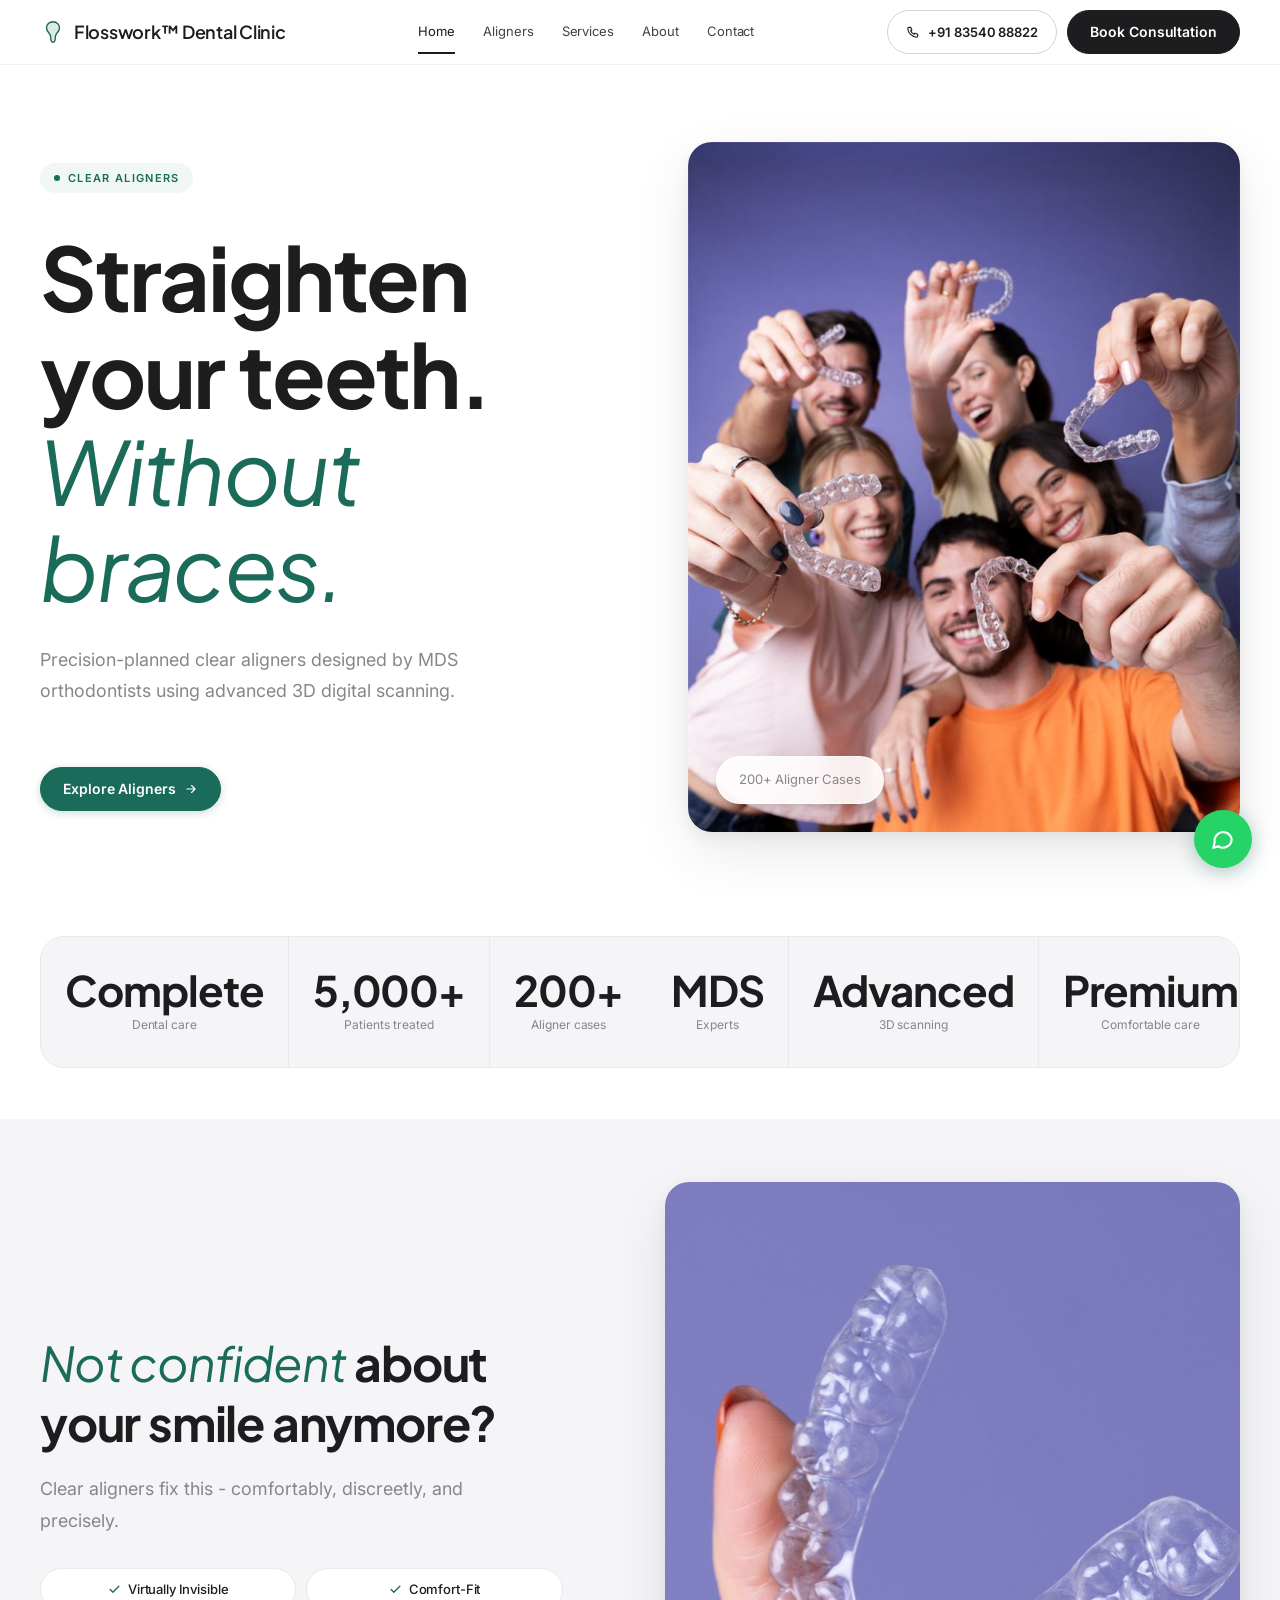
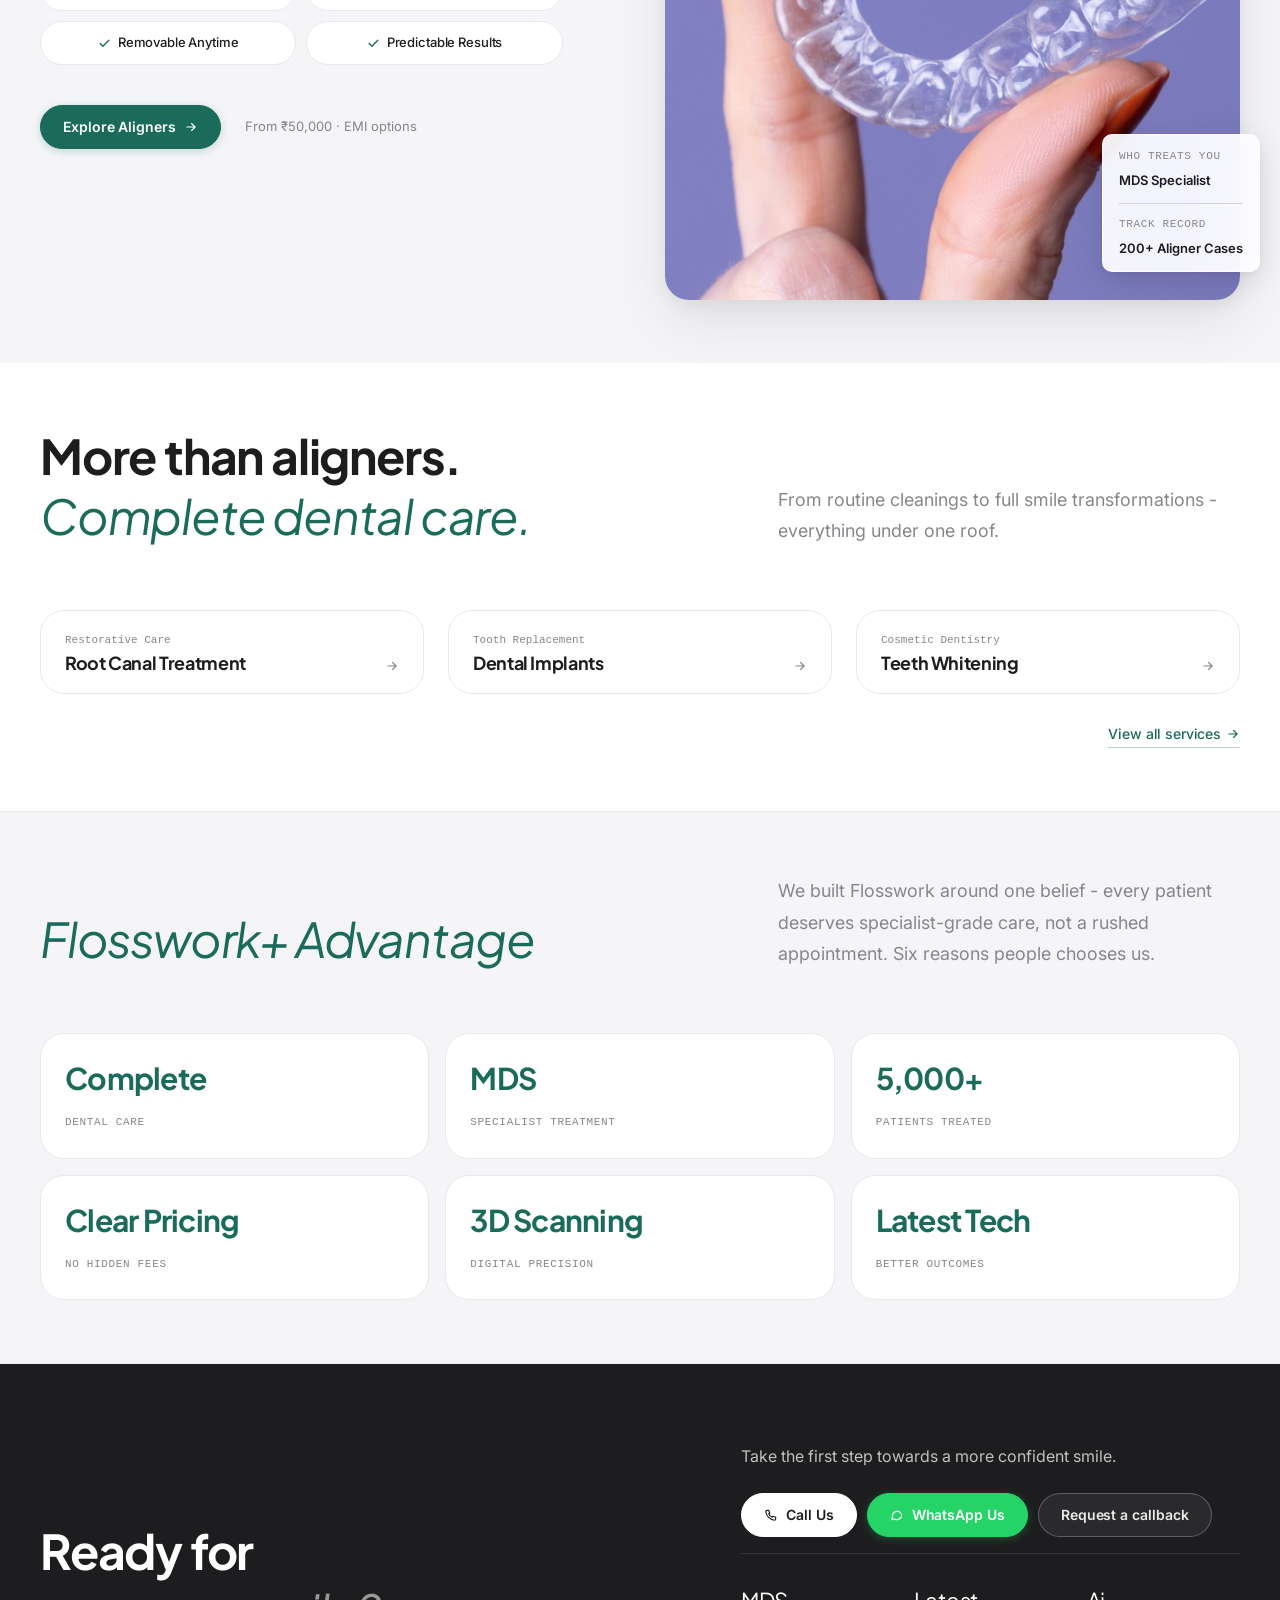
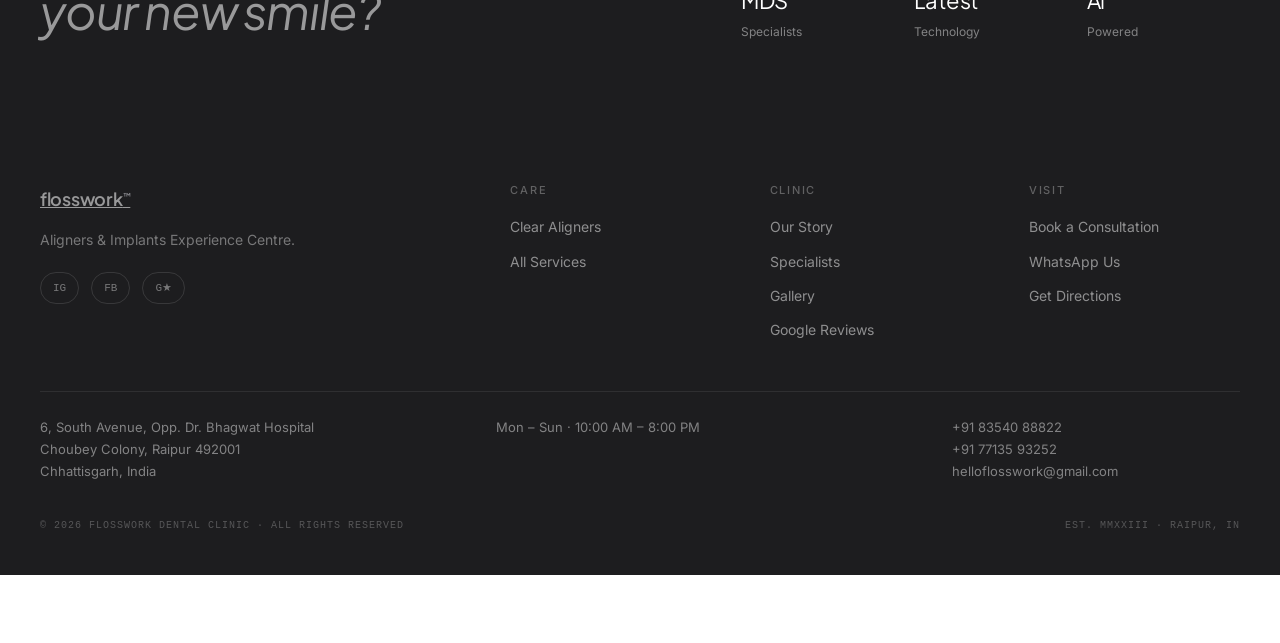
==== commit 494acbe6: "claude edits" ====
--- a/index.html
+++ b/index.html
@@ -7,7 +7,7 @@
 
   <!-- ── SEO META ── -->
   <title>Flosswork Dental Clinic Raipur — Invisalign, Clear Aligners & MDS Specialists</title>
-  <meta name="description" content="Raipur's certified Invisalign & Toothsi provider. MDS specialists, 3D digital scanning, 5,000+ patients. Clear aligners from ₹50,000 with no-cost EMI. Book a free scan today.">
+  <meta name="description" content="Raipur's certified Invisalign & Toothsi provider. MDS specialists, 3D digital scanning, 5,000+ patients. Clear aligners from ₹50,000 with no-cost EMI. Book a scan today.">
   <meta name="robots" content="index, follow">
   <link rel="canonical" href="https://www.flossworkdental.in/">
 
@@ -15,7 +15,7 @@
   <meta property="og:type"        content="website">
   <meta property="og:url"         content="https://www.flossworkdental.in/">
   <meta property="og:title"       content="Flosswork Dental Clinic — Aligners & Implants, Raipur">
-  <meta property="og:description" content="Certified Invisalign & Toothsi provider in Raipur. MDS specialists, 3D scanning, 5,000+ patients treated. Free consultation.">
+  <meta property="og:description" content="Certified Invisalign & Toothsi provider in Raipur. MDS specialists, 3D scanning, 5,000+ patients treated. Consultation.">
   <meta property="og:image"       content="https://www.flossworkdental.in/images/og-homepage.jpg">
   <meta property="og:locale"      content="en_IN">
   <meta name="twitter:card"       content="summary_large_image">
@@ -26,7 +26,7 @@
   <!-- ── FONTS ── -->
   <link rel="preconnect" href="https://fonts.googleapis.com">
   <link rel="preconnect" href="https://fonts.gstatic.com" crossorigin>
-  <link href="https://fonts.googleapis.com/css2?family=DM+Sans:opsz,wght@9..40,400;9..40,500;9..40,600&family=Cormorant+Garamond:ital,wght@0,400;0,500;1,400&display=swap" rel="stylesheet">
+  <link href="https://fonts.googleapis.com/css2?family=Inter:wght@400;500;600&family=Plus+Jakarta+Sans:ital,wght@0,400;0,500;0,600;1,400&display=swap" rel="stylesheet">
 
   <!-- ── CSS ── -->
   <link rel="stylesheet" href="css/base.css">
@@ -124,7 +124,7 @@
             <div class="hero-eyebrow">
               <span class="hero-live-badge">
                 <span class="hero-live-dot" aria-hidden="true"></span>
-                Now accepting patients
+                Clear Aligners
               </span>
             </div>
 
@@ -137,37 +137,21 @@
             </p>
 
             <div class="hero-ctas">
-              <a href="contact.html" class="btn btn--primary" data-track="book_click">
-                Check if aligners are right for you
+              <a href="aligners.html" class="btn btn--primary" data-track="book_click">
+                Explore Aligners
                 <svg width="14" height="14" viewBox="0 0 24 24" fill="none" stroke="currentColor" stroke-width="2" stroke-linecap="round" stroke-linejoin="round" aria-hidden="true"><path d="M5 12h14M13 6l6 6-6 6"/></svg>
               </a>
             </div>
 
-            <div class="hero-social-proof">
-              <div class="hero-stars" aria-label="Five stars">
-                <svg width="13" height="13" viewBox="0 0 24 24" fill="currentColor" aria-hidden="true"><polygon points="12 2 15.09 8.26 22 9.27 17 14.14 18.18 21.02 12 17.77 5.82 21.02 7 14.14 2 9.27 8.91 8.26 12 2"/></svg>
-                <svg width="13" height="13" viewBox="0 0 24 24" fill="currentColor" aria-hidden="true"><polygon points="12 2 15.09 8.26 22 9.27 17 14.14 18.18 21.02 12 17.77 5.82 21.02 7 14.14 2 9.27 8.91 8.26 12 2"/></svg>
-                <svg width="13" height="13" viewBox="0 0 24 24" fill="currentColor" aria-hidden="true"><polygon points="12 2 15.09 8.26 22 9.27 17 14.14 18.18 21.02 12 17.77 5.82 21.02 7 14.14 2 9.27 8.91 8.26 12 2"/></svg>
-                <svg width="13" height="13" viewBox="0 0 24 24" fill="currentColor" aria-hidden="true"><polygon points="12 2 15.09 8.26 22 9.27 17 14.14 18.18 21.02 12 17.77 5.82 21.02 7 14.14 2 9.27 8.91 8.26 12 2"/></svg>
-                <svg width="13" height="13" viewBox="0 0 24 24" fill="currentColor" aria-hidden="true"><polygon points="12 2 15.09 8.26 22 9.27 17 14.14 18.18 21.02 12 17.77 5.82 21.02 7 14.14 2 9.27 8.91 8.26 12 2"/></svg>
-              </div>
-              <span class="hero-social-text">4.9 · 63 Google reviews</span>
-            </div>
           </div>
 
           <!-- RIGHT — hero image → links to aligners page -->
           <a href="aligners.html" class="hero-split-img reveal reveal-delay-1" data-track="hero_img_click" aria-label="Explore clear aligner plans at Flosswork Dental">
             <div class="hero-img-wrap">
-              <!-- REPLACE: <img src="images/hero/hero-homepage.jpg" alt="Patient smiling after clear aligner treatment at Flosswork Dental Clinic Raipur" width="700" height="875" style="width:100%;aspect-ratio:4/5;object-fit:cover;object-position:top" fetchpriority="high"> -->
-              <div class="placeholder" style="aspect-ratio:4/5"></div>
+              <img src="images/hero/hero-homepage.jpg" alt="Patient smiling after clear aligner treatment at Flosswork Dental Clinic Raipur" width="735" height="1103" style="width:100%;aspect-ratio:4/5;object-fit:cover;object-position:top;display:block" fetchpriority="high">
               <div class="hero-float" aria-label="Aligner track record">
                 <span>200+ Aligner Cases</span>
               </div>
-            </div>
-            <!-- Hover cue — fades in on pointer hover, hidden on touch -->
-            <div class="hero-img-cue" aria-hidden="true">
-              <svg width="13" height="13" viewBox="0 0 24 24" fill="none" stroke="currentColor" stroke-width="2" stroke-linecap="round" stroke-linejoin="round"><path d="M5 12h14M13 6l6 6-6 6"/></svg>
-              Explore aligners
             </div>
           </a>
 
@@ -215,15 +199,26 @@
     <!-- ============================================================
          § 3 — ALIGNER SPOTLIGHT
     ============================================================ -->
-    <section class="section section--top" id="aligners" aria-labelledby="spotlight-h2">
+    <section class="section section--top section--paper" id="aligners" aria-labelledby="spotlight-h2">
       <div class="wrap">
         <div class="spotlight-grid">
-
-          <!-- Image side — wrapping in <a> makes the entire image clickable -->
-          <a href="aligners.html" class="spotlight-visual reveal" data-track="spotlight_img_click" aria-label="Explore clear aligner plans at Flosswork Dental">
+          <div class="reveal">
+            <h2 id="spotlight-h2" class="h2"><em>Not confident</em> about<br>your smile anymore?</h2>
+            <p class="lead" style="margin-top:20px">Clear aligners fix this - comfortably, discreetly, and precisely.</p>
+            <div class="feature-pills feature-pills--grid" role="list" aria-label="Key aligner benefits">
+              <span class="feature-pill" role="listitem"><svg width="13" height="13" viewBox="0 0 24 24" fill="none" stroke="currentColor" stroke-width="2.5" stroke-linecap="round" stroke-linejoin="round" aria-hidden="true"><polyline points="20 6 9 17 4 12"/></svg>Virtually Invisible</span>
+              <span class="feature-pill" role="listitem"><svg width="13" height="13" viewBox="0 0 24 24" fill="none" stroke="currentColor" stroke-width="2.5" stroke-linecap="round" stroke-linejoin="round" aria-hidden="true"><polyline points="20 6 9 17 4 12"/></svg>Comfort-Fit</span>
+              <span class="feature-pill" role="listitem"><svg width="13" height="13" viewBox="0 0 24 24" fill="none" stroke="currentColor" stroke-width="2.5" stroke-linecap="round" stroke-linejoin="round" aria-hidden="true"><polyline points="20 6 9 17 4 12"/></svg>Removable Anytime</span>
+              <span class="feature-pill" role="listitem"><svg width="13" height="13" viewBox="0 0 24 24" fill="none" stroke="currentColor" stroke-width="2.5" stroke-linecap="round" stroke-linejoin="round" aria-hidden="true"><polyline points="20 6 9 17 4 12"/></svg>Predictable Results</span>
+            </div>
+            <div class="spotlight-ctas">
+              <a href="aligners.html" class="btn btn--primary" data-track="book_click">Explore Aligners <svg width="14" height="14" viewBox="0 0 24 24" fill="none" stroke="currentColor" stroke-width="2" stroke-linecap="round" stroke-linejoin="round" aria-hidden="true"><path d="M5 12h14M13 6l6 6-6 6"/></svg></a>
+              <span class="cta-note">From ₹50,000 · EMI options</span>
+            </div>
+          </div>
+          <a href="aligners.html" class="spotlight-visual reveal reveal-delay-1" data-track="spotlight_img_click" aria-label="Explore clear aligner plans at Flosswork Dental">
             <div class="spotlight-visual-img-wrap">
-              <!-- REPLACE: <img src="images/hero/aligner-tray.jpg" alt="Flosswork clear aligner tray on 3D scan stage" width="600" height="750" style="width:100%;aspect-ratio:4/5;object-fit:cover" loading="lazy"> -->
-              <div class="placeholder" style="aspect-ratio:4/5"></div>
+              <img src="images/hero/aligner-tray.jpg" alt="Clear aligner tray at Flosswork Dental Clinic Raipur" width="1080" height="1080" style="width:100%;aspect-ratio:4/5;object-fit:cover;object-position:center;display:block" loading="lazy">
               <div class="spotlight-img-cue" aria-hidden="true">
                 <svg width="16" height="16" viewBox="0 0 24 24" fill="none" stroke="currentColor" stroke-width="2" stroke-linecap="round" stroke-linejoin="round"><path d="M5 12h14M13 6l6 6-6 6"/></svg>
                 View aligners
@@ -237,44 +232,6 @@
               <strong>200+ Aligner Cases</strong>
             </div>
           </a>
-
-          <!-- Copy side -->
-          <div class="reveal reveal-delay-1">
-            <h2 id="spotlight-h2" class="h2">
-              <em>Not confident</em> about<br>your smile anymore?
-            </h2>
-            <p class="lead" style="margin-top:20px">
-              Clear aligners fix this — comfortably, discreetly, and precisely.
-            </p>
-
-            <div class="feature-pills" role="list" aria-label="Key aligner benefits">
-              <span class="feature-pill" role="listitem">
-                <svg width="13" height="13" viewBox="0 0 24 24" fill="none" stroke="currentColor" stroke-width="2.5" stroke-linecap="round" stroke-linejoin="round" aria-hidden="true"><polyline points="20 6 9 17 4 12"/></svg>
-                Virtually Invisible
-              </span>
-              <span class="feature-pill" role="listitem">
-                <svg width="13" height="13" viewBox="0 0 24 24" fill="none" stroke="currentColor" stroke-width="2.5" stroke-linecap="round" stroke-linejoin="round" aria-hidden="true"><polyline points="20 6 9 17 4 12"/></svg>
-                Comfort-Fit
-              </span>
-              <span class="feature-pill" role="listitem">
-                <svg width="13" height="13" viewBox="0 0 24 24" fill="none" stroke="currentColor" stroke-width="2.5" stroke-linecap="round" stroke-linejoin="round" aria-hidden="true"><polyline points="20 6 9 17 4 12"/></svg>
-                Removable Anytime
-              </span>
-              <span class="feature-pill" role="listitem">
-                <svg width="13" height="13" viewBox="0 0 24 24" fill="none" stroke="currentColor" stroke-width="2.5" stroke-linecap="round" stroke-linejoin="round" aria-hidden="true"><polyline points="20 6 9 17 4 12"/></svg>
-                Predictable Results
-              </span>
-            </div>
-
-            <div class="spotlight-ctas">
-              <a href="aligners.html" class="btn btn--primary" data-track="book_click">
-                Explore aligner plans
-                <svg width="14" height="14" viewBox="0 0 24 24" fill="none" stroke="currentColor" stroke-width="2" stroke-linecap="round" stroke-linejoin="round" aria-hidden="true"><path d="M5 12h14M13 6l6 6-6 6"/></svg>
-              </a>
-              <span class="cta-note">From ₹50,000 · EMI options</span>
-            </div>
-          </div>
-
         </div>
       </div>
     </section>
@@ -282,7 +239,7 @@
     <!-- ============================================================
          § 4 — SERVICES LIST
     ============================================================ -->
-    <section class="section" id="services" aria-labelledby="services-h2">
+    <section class="section section--top" id="services" aria-labelledby="services-h2">
       <div class="wrap">
         <div class="section-header reveal">
           <div>
@@ -299,7 +256,6 @@
               <h3 class="svc-card-name">Root Canal Treatment</h3>
               <p class="svc-card-desc">Pain-free treatment using rotary endodontic technology.</p>
               <div class="svc-card-footer">
-                <span class="svc-card-price">From ₹3,500</span>
                 <span class="svc-card-arrow">
                   <svg width="14" height="14" viewBox="0 0 24 24" fill="none" stroke="currentColor" stroke-width="2" stroke-linecap="round" stroke-linejoin="round" aria-hidden="true"><path d="M5 12h14M13 6l6 6-6 6"/></svg>
                 </span>
@@ -313,7 +269,6 @@
               <h3 class="svc-card-name">Dental Implants</h3>
               <p class="svc-card-desc">Long-lasting tooth replacements placed with surgical precision.</p>
               <div class="svc-card-footer">
-                <span class="svc-card-price">From ₹35,000</span>
                 <span class="svc-card-arrow">
                   <svg width="14" height="14" viewBox="0 0 24 24" fill="none" stroke="currentColor" stroke-width="2" stroke-linecap="round" stroke-linejoin="round" aria-hidden="true"><path d="M5 12h14M13 6l6 6-6 6"/></svg>
                 </span>
@@ -327,7 +282,6 @@
               <h3 class="svc-card-name">Teeth Whitening</h3>
               <p class="svc-card-desc">Professional whitening for a noticeably brighter smile in one session.</p>
               <div class="svc-card-footer">
-                <span class="svc-card-price">From ₹4,500</span>
                 <span class="svc-card-arrow">
                   <svg width="14" height="14" viewBox="0 0 24 24" fill="none" stroke="currentColor" stroke-width="2" stroke-linecap="round" stroke-linejoin="round" aria-hidden="true"><path d="M5 12h14M13 6l6 6-6 6"/></svg>
                 </span>
--- a/css/base.css
+++ b/css/base.css
@@ -21,9 +21,41 @@
   --gold:        #b8936a;
   --gold-soft:   #faf3ec;
 
-  --serif: 'Cormorant Garamond', Georgia, serif;
-  --sans:  'DM Sans', system-ui, -apple-system, sans-serif;
+  --serif: 'Plus Jakarta Sans', system-ui, -apple-system, sans-serif;
+  --sans:  'Inter', system-ui, -apple-system, sans-serif;
   --mono:  ui-monospace, 'SF Mono', Menlo, 'Courier New', monospace;
+
+  /* ── TYPE SCALE ─────────────────────────────────────────────── */
+  --fs-display: clamp(36px, 7.5vw, 88px);
+  --fs-h1:      clamp(30px, 6vw,   64px);
+  --fs-h2:      clamp(24px, 4.2vw, 48px);
+  --fs-h3:      clamp(19px, 2.8vw, 30px);
+  --fs-h4:      clamp(16px, 2vw,   22px);
+  --fs-h5:      clamp(14px, 1.8vw, 18px);
+  --fs-lead:    clamp(15px, 1.4vw, 18px);
+  --fs-body:    clamp(14px, 1.2vw, 16px);
+  --fs-small:   clamp(12px, 1.1vw, 13px);
+  --fs-label:   clamp(10px, 1vw,   11px);
+  --fs-btn:     clamp(13px, 1.2vw, 14px);
+
+  /* ── LINE HEIGHTS ───────────────────────────────────────────── */
+  --lh-tight:   1.1;
+  --lh-snug:    1.25;
+  --lh-normal:  1.5;
+  --lh-relaxed: 1.65;
+  --lh-loose:   1.75;
+
+  /* ── LETTER SPACING ─────────────────────────────────────────── */
+  --ls-tighter: -.025em;
+  --ls-tight:   -.015em;
+  --ls-normal:  -.005em;
+  --ls-wide:    .06em;
+  --ls-wider:   .12em;
+
+  /* ── MEASURE (max-width for readability) ────────────────────── */
+  --measure-sm: 42ch;
+  --measure-md: 58ch;
+  --measure-lg: 72ch;
 
   --gutter:  clamp(16px, 5vw, 40px);
   --gutter-sm: clamp(12px, 3vw, 20px);
@@ -54,11 +86,11 @@
 
 /* ── RESET ──────────────────────────────────────────────────── */
 *,*::before,*::after { box-sizing: border-box; }
-html { scroll-behavior: smooth; overflow-x: clip; }
+html { scroll-behavior: smooth; overflow-x: clip; overflow-y: scroll; padding-left: max(0px, env(safe-area-inset-left)); padding-right: max(0px, env(safe-area-inset-right)); }
 body { margin:0; padding:0; background:var(--bg); color:var(--ink-soft);
-  font-family:var(--sans); font-size:16px; line-height:1.65;
+  font-family:var(--sans); font-size:var(--fs-body); line-height:var(--lh-relaxed);
   -webkit-font-smoothing:antialiased; text-rendering:optimizeLegibility; overflow-x:clip; }
-h1,h2,h3,h4 { margin:0; font-weight:400; letter-spacing:-.02em; color:var(--ink); }
+h1,h2,h3,h4,h5,h6 { margin:0; font-weight:600; letter-spacing:var(--ls-tight); color:var(--ink); line-height:var(--lh-tight); }
 p    { margin:0; }
 a    { color:inherit; }
 ul   { margin:0; padding:0; list-style:none; }
@@ -68,20 +100,20 @@
 
 /* ── LAYOUT ─────────────────────────────────────────────────── */
 .wrap      { max-width:var(--maxw); margin:0 auto; padding:0 var(--gutter); }
-.section   { padding:clamp(48px,12vh,130px) 0; border-top:1px solid var(--line); }
+.section   { padding:clamp(48px,12vh,130px) 0; border-top: none; }
 .section--top   { border-top:0; }
 .section--paper { background:var(--paper); }
 .section--ink   { background:var(--ink); color:var(--bg); }
 body.has-mobile-cta { padding-bottom:var(--cta-h); }
 
 /* ── TYPOGRAPHY ─────────────────────────────────────────────── */
-.display    { font-family:var(--serif); font-size:clamp(32px,8vw,112px); line-height:.96; font-weight:400; letter-spacing:-.03em; color:var(--ink); }
-.display em { font-style:italic; color:var(--accent); }
-.h2         { font-family:var(--serif); font-size:clamp(28px,5vw,62px); line-height:1.04; letter-spacing:-.025em; }
-.h2 em      { font-style:italic; color:var(--accent); }
-.lead       { font-size:clamp(14px,4vw,18px); line-height:1.7; color:var(--ink-mute); max-width:52ch; }
-.eyebrow    { font-size:clamp(10px,2.5vw,11px); font-weight:500; letter-spacing:.16em; text-transform:uppercase; color:var(--ink-mute); }
-.mono       { font-family:var(--mono); font-size:clamp(10px,2.5vw,11px); letter-spacing:.08em; text-transform:uppercase; color:var(--ink-mute); }
+.display    { font-family:var(--serif); font-size:var(--fs-display); line-height:var(--lh-tight); font-weight:700; letter-spacing:var(--ls-tighter); color:var(--ink); }
+.display em { font-style:italic; color:var(--accent); font-weight:400; }
+.h2         { font-family:var(--serif); font-size:var(--fs-h2); line-height:var(--lh-snug); letter-spacing:var(--ls-tighter); font-weight:700; }
+.h2 em      { font-style:italic; color:var(--accent); font-weight:400; }
+.lead       { font-size:var(--fs-lead); line-height:var(--lh-loose); color:var(--ink-mute); max-width:var(--measure-sm); }
+.eyebrow    { font-size:var(--fs-label); font-weight:600; letter-spacing:var(--ls-wider); text-transform:uppercase; color:var(--ink-mute); }
+.mono       { font-family:var(--mono); font-size:var(--fs-label); letter-spacing:var(--ls-wide); text-transform:uppercase; color:var(--ink-mute); }
 .eyebrow-row  { display:flex; align-items:center; gap:14px; margin-bottom:24px; }
 .eyebrow-num  { font-family:var(--mono); font-size:11px; color:var(--ink-mute); letter-spacing:.1em; }
 .eyebrow-rule { width:20px; height:1px; background:var(--line); flex-shrink:0; }
@@ -160,12 +192,12 @@
 .nav-logo { text-decoration:none; color:var(--ink); flex-shrink:0;
   display:flex; align-items:center; gap:8px; }
 .nav-logo-icon { color:var(--accent); flex-shrink:0; }
-.wordmark { font-family:var(--serif); font-size:22px; letter-spacing:-.02em; font-weight:500; }
+.wordmark { font-family:var(--serif); font-size:var(--fs-h5); letter-spacing:var(--ls-tight); font-weight:700; }
 .wordmark sup { font-size:.45em; color:var(--ink-mute); }
 
 .nav-links { display:flex; align-items:center; gap:32px; }
-.nav-link { text-decoration:none; color:var(--ink-soft); font-size:14px; font-weight:400;
-  letter-spacing:-.005em; transition:color var(--dur-fast) var(--ease); padding:4px 0; position:relative; }
+.nav-link { text-decoration:none; color:var(--ink-soft); font-size:var(--fs-small); font-weight:400;
+  letter-spacing:var(--ls-normal); transition:color var(--dur-fast) var(--ease); padding:4px 0; position:relative; }
 .nav-link:hover, .nav-link--active { color:var(--accent); }
 .nav-link--active::after { content:""; position:absolute; bottom:-2px; left:0; right:0;
   height:1px; background:var(--accent); }
@@ -184,7 +216,7 @@
 
 /* Mobile menu */
 #nav-mobile { display:none; position:fixed; inset:0; z-index:190;
-  background:rgba(15,15,15,.5); }
+  background:rgba(15,15,15,.5); padding-top: env(safe-area-inset-top); }
 #nav-mobile.open { display:flex; }
 .nav-mobile-sheet { background:var(--bg); width:min(360px,90vw); height:100%;
   margin-left:auto; padding:24px; display:flex; flex-direction:column; gap:0;
@@ -199,7 +231,7 @@
   width:44px; height:44px; cursor:pointer; display:flex; align-items:center;
   justify-content:center; margin-left:auto; margin-bottom:32px; color:var(--ink); flex-shrink:0; }
 .nav-mobile-links { display:flex; flex-direction:column; }
-.nav-mobile-links .nav-link { font-family:var(--serif); font-size:28px; letter-spacing:-.02em;
+.nav-mobile-links .nav-link { font-family:var(--serif); font-size:var(--fs-h2); letter-spacing:var(--ls-tight);
   color:var(--ink); padding:16px 0; border-bottom:1px solid var(--line); }
 .nav-mobile-links .nav-link--active { color:var(--accent); }
 .nav-mobile-actions { margin-top:auto; padding-top:24px; display:flex; flex-direction:column; gap:10px; }
@@ -216,7 +248,7 @@
 
 /* ── HERO STATUS STRIP ──────────────────────────────────────── */
 .status-strip { display:flex; align-items:center; justify-content:space-between;
-  padding-bottom:16px; margin-bottom:48px; border-bottom:1px solid var(--line);
+  padding-bottom:0; margin-bottom:0; border: none !important; box-shadow: none !important;
   font-family:var(--mono); font-size:11px; color:var(--ink-mute);
   letter-spacing:.1em; text-transform:uppercase; }
 .status-dot   { width:7px; height:7px; border-radius:99px; background:#22c55e;
@@ -288,9 +320,9 @@
   transition:transform .6s var(--ease); }
 .svc-card:hover .svc-card-img img { transform:scale(1.04); }
 .svc-card-body { padding:20px 24px 24px; display:flex; flex-direction:column; flex:1; gap:8px; }
-.svc-card-eyebrow { font-family:var(--mono); font-size:10px; color:var(--ink-mute); }
-.svc-card-name { font-family:var(--serif); font-size:24px; letter-spacing:-.015em; line-height:1.15; color:var(--ink); }
-.svc-card-desc { font-size:14px; color:var(--ink-mute); line-height:1.6; flex:1; }
+.svc-card-eyebrow { font-family:var(--mono); font-size:var(--fs-label); color:var(--ink-mute); }
+.svc-card-name { font-family:var(--serif); font-size:var(--fs-h4); letter-spacing:var(--ls-tight); line-height:var(--lh-snug); color:var(--ink); font-weight:700; }
+.svc-card-desc { font-size:var(--fs-body); color:var(--ink-mute); line-height:var(--lh-relaxed); flex:1; }
 .svc-card-footer { display:flex; align-items:center; justify-content:space-between;
   margin-top:16px; padding-top:16px; border-top:1px solid var(--line); }
 .svc-card-price { font-family:var(--mono); font-size:11px; color:var(--accent); }
@@ -337,15 +369,14 @@
   font-family:var(--sans); font-size:10px; font-weight:600;
   letter-spacing:.12em; text-transform:uppercase; background:var(--accent);
   color:#fff; padding:5px 14px; border-radius:var(--r-full); white-space:nowrap; }
-.pricing-tag   { font-family:var(--mono); font-size:11px; letter-spacing:.08em; color:var(--ink-mute); }
-.pricing-name  { font-family:var(--serif); font-size:32px; letter-spacing:-.02em; font-weight:400; margin-top:4px; }
-.pricing-price { font-family:var(--serif); font-size:48px; line-height:1; letter-spacing:-.025em; color:var(--ink); }
-.pricing-emi   { font-size:13px; color:var(--ink-mute); margin-top:4px; }
+.pricing-tag   { font-family:var(--mono); font-size:var(--fs-label); letter-spacing:var(--ls-wide); color:var(--ink-mute); }
+.pricing-name  { font-family:var(--serif); font-size:var(--fs-h3); letter-spacing:var(--ls-tight); font-weight:700; margin-top:4px; }
+.pricing-price { font-family:var(--serif); font-size:var(--fs-h1); line-height:var(--lh-tight); letter-spacing:var(--ls-tighter); color:var(--ink); font-weight:700; }
+.pricing-emi   { font-size:var(--fs-small); color:var(--ink-mute); margin-top:4px; }
 .pricing-divider { height:1px; background:var(--line); margin:4px 0; }
 .pricing-features { display:flex; flex-direction:column; gap:10px; flex:1; list-style:none; }
 .pricing-feature  { display:flex; align-items:flex-start; gap:10px; font-size:14px; color:var(--ink-soft); }
-.pricing-feature::before { content:''; display:block; width:6px; height:6px; border-radius:50%;
-  background:var(--accent); flex-shrink:0; margin-top:6px; }
+.pricing-feature::before { display:none; }
 .pricing-check { flex-shrink:0; width:16px; height:16px; color:var(--accent); margin-top:1px; }
 
 /* ── DOCTOR CARDS (v1.0 horizontal layout) ─────────────────── */
@@ -641,13 +672,14 @@
 
 /* ── FLOATING — CALL FAB ────────────────────────────────────── */
 #call-fab { position:fixed; bottom:32px; right:28px; z-index:900;
-  width:58px; height:58px; border-radius:var(--r-full); background:var(--accent); color:white;
+  width:58px; height:58px; border-radius:var(--r-full); background:#25d366; color:white;
   display:flex; align-items:center; justify-content:center;
   box-shadow:0 4px 20px rgba(26,107,90,.40);
   text-decoration:none; transition:transform var(--dur-base) var(--ease),
   box-shadow var(--dur-base) var(--ease); }
 #call-fab:hover { transform:scale(1.1) translateY(-2px); box-shadow:0 8px 28px rgba(26,107,90,.52); }
 #call-fab svg   { width:26px; height:26px; }
+@media (max-width: 767px) { #call-fab { display:none; } }
 
 /* ── CALLBACK MODAL ─────────────────────────────────────────── */
 #callback-modal { display:none; position:fixed; inset:0; z-index:1000;
@@ -710,6 +742,8 @@
 .footer-contact { font-size:13px; color:rgba(255,255,255,.45); line-height:1.7; }
 .footer-contact a { color:rgba(255,255,255,.45); text-decoration:none; }
 .footer-contact a:hover { color:white; }
+.footer-address { transition:color var(--dur-fast) var(--ease); }
+.footer-address:hover { color:rgba(255,255,255,.8); }
 .footer-bottom  { margin-top:36px; display:flex; justify-content:space-between; align-items:center;
   font-family:var(--mono); font-size:10px; color:rgba(255,255,255,.25);
   letter-spacing:.1em; text-transform:uppercase; }
@@ -750,7 +784,7 @@
 /* ── 1024px ─────────────────────────────────────────────────── */
 @media (max-width: 1024px) {
   :root { --gutter: 32px; }
-  .nav-links, .nav-actions .btn--ghost { display:none; }
+  .nav-links, .nav-actions .btn--ghost, .nav-actions .btn--primary { display:none; }
   #nav-toggle { display:inline-flex; }
   .section-header  { grid-template-columns:1fr 1fr; gap:48px; }
   .svc-card-grid   { grid-template-columns:repeat(2,1fr); }
@@ -848,19 +882,6 @@
   .quiz-q          { font-size:26px; }
 }
 
-/* ── 480px ──────────────────────────────────────────────────── */
-@media (max-width: 480px) {
-  :root { --gutter: 16px; }
-  .doctors-grid    { grid-template-columns:1fr; }
-  .advantage-grid  { grid-template-columns:1fr; }
-  .partner-strip   { grid-template-columns:1fr 1fr; }
-  .stats-strip     { grid-template-columns:repeat(2,1fr); }
-  .review-text     { font-size:17px; }
-  .footer-grid     { grid-template-columns:1fr; }
-  .footer-brand    { grid-column:span 1; }
-  .timeline-grid   { grid-template-columns:1fr; }
-  .compare-table th:last-child, .compare-table td:last-child { display:none; }
-}
 
 /* ── PRINT ──────────────────────────────────────────────────── */
 @media print {
--- a/css/home.css
+++ b/css/home.css
@@ -182,17 +182,6 @@
   flex-wrap: wrap;
 }
 
-@media (max-width: 480px) {
-  .hero-ctas {
-    width: 100%;
-  }
-
-  .hero-ctas .btn {
-    flex: 1;
-    min-width: 140px;
-  }
-}
-
 .hero-social-proof {
   display: flex;
   align-items: center;
@@ -289,6 +278,21 @@
   gap: 10px;
   margin-top: 32px;
   margin-bottom: 8px;
+}
+
+.feature-pills--grid {
+  display: grid;
+  grid-template-columns: 1fr 1fr;
+}
+
+.feature-pills--grid .feature-pill {
+  white-space: nowrap;
+  justify-content: center;
+  font-size: clamp(11px, 2.8vw, 13px);
+  padding: 10px 8px;
+  text-align: center;
+  overflow: hidden;
+  text-overflow: ellipsis;
 }
 
 .feature-pill {
@@ -605,10 +609,11 @@
   }
 
   /* On mobile the portrait image becomes too tall — use landscape */
-  .hero-split-img .placeholder { aspect-ratio: 3/2 !important; }
+  .hero-split-img .placeholder,
+  .spotlight-visual-img-wrap .placeholder { aspect-ratio: 3/2 !important; }
 
   /* Floating card hidden on mobile (too cramped in landscape ratio) */
-  .hero-split-img .hero-float { display: none; }
+  /* hero-float visible on mobile too */
 
   /* Hover cue irrelevant on touch */
   .hero-img-cue { display: none; }
@@ -628,11 +633,12 @@
   }
 
   .spotlight-float {
-    position: static;
-    margin-top: 16px;
-    right: auto;
-    bottom: auto;
-    width: 100%;
+    position: absolute;
+    right: clamp(12px, 4vw, 20px);
+    bottom: clamp(12px, 4vw, 20px);
+    margin-top: 0;
+    width: auto;
+    min-width: clamp(140px, 45vw, 200px);
   }
 
   .spotlight-img-cue { display: none; } /* hover cue irrelevant on touch */
@@ -645,12 +651,3 @@
   .fcta-ctas { flex-direction: column; }
   .fcta-ctas .btn { justify-content: center; }
 }
-
-@media (max-width: 480px) {
-  .hero-ctas             { flex-direction: column; align-items: flex-start; }
-  .hero-ctas .btn        { width: 100%; justify-content: center; }
-  .spotlight-ctas        { flex-direction: column; align-items: flex-start; }
-  .spotlight-ctas .btn   { width: 100%; justify-content: center; }
-  .feature-pills         { gap: 8px; }
-  .feature-pill          { font-size: 13px; padding: 9px 14px; }
-}
--- a/css/apple.css
+++ b/css/apple.css
@@ -15,7 +15,7 @@
   --accent:     #1a6b5a;
   --accent-lt:  #f0f7f4;
   --accent-mid: #1f7d68;
-  --nav-h:      52px;
+  --nav-h:      64px;
 
   --shadow-sm:  0 1px 3px rgba(0,0,0,0.04), 0 1px 2px rgba(0,0,0,0.03);
   --shadow-md:  0 4px 24px rgba(0,0,0,0.07), 0 2px 6px rgba(0,0,0,0.04);
@@ -32,47 +32,11 @@
 }
 
 /* ── BASE ──────────────────────────────────────────────────── */
-body {
-  font-size: 17px;
-  color: var(--ink-soft);
-  background: #fff;
-  -webkit-font-smoothing: antialiased;
-}
-
-/* ── TYPOGRAPHY ────────────────────────────────────────────── */
-.display {
-  font-size: clamp(48px, 7.8vw, 120px);
-  line-height: .91;
-  letter-spacing: -.04em;
-  font-weight: 400;
-}
-
-.display em {
-  font-style: italic;
-  color: var(--accent);
-}
-
-.h2 {
-  font-size: clamp(36px, 4.8vw, 72px);
-  line-height: 1.02;
-  letter-spacing: -.03em;
-}
-
-.h2 em {
-  font-style: italic;
-  color: var(--accent);
-}
-
-.lead {
-  font-size: clamp(16px, 1.15vw, 19px);
-  line-height: 1.68;
-  color: var(--ink-mute);
-  font-weight: 400;
-}
+/* type scale, line-heights defined in base.css via tokens */
 
 /* ── SECTION LAYOUT ────────────────────────────────────────── */
 .section {
-  padding: clamp(96px, 12vh, 160px) 0;
+  padding: clamp(48px, 7vh, 96px) 0;
   border-top: 1px solid var(--line-soft);
 }
 
@@ -117,24 +81,17 @@
 
 .nav-inner {
   height: var(--nav-h);
-  transition: height 320ms cubic-bezier(0.4, 0, 0.2, 1);
-}
-
-/* ── Compact nav on scroll — desktop only ── */
-/* 52px resting → 44px scrolled. Mobile keeps full touch target. */
-@media (min-width: 769px) {
-  #fw-header.scrolled .nav-inner { height: 44px; }
 }
 
 .wordmark {
-  font-size: 19px;
-  letter-spacing: -.03em;
-  font-weight: 500;
+  font-size: var(--fs-h5);
+  letter-spacing: var(--ls-tight);
+  font-weight: 600;
 }
 
 .nav-link {
-  font-size: clamp(12px, 3vw, 13px);
-  letter-spacing: -.01em;
+  font-size: var(--fs-small);
+  letter-spacing: var(--ls-normal);
   color: var(--ink-soft);
   transition: color var(--dur-fast) var(--ease);
   padding: 8px 0;
@@ -159,11 +116,11 @@
   background: transparent;
   border-color: var(--line);
   color: var(--ink);
-  font-size: 13px;
-  padding: 8px 16px;
-  min-height: 32px;
+  font-size: var(--fs-small);
+  padding: 10px 18px;
+  min-height: 44px;
   border-radius: var(--r-full);
-  letter-spacing: -.01em;
+  letter-spacing: var(--ls-normal);
 }
 
 .nav-actions .btn--ghost:hover {
@@ -181,8 +138,8 @@
 }
 
 .home-hero {
-  padding-top: clamp(80px, 10vw, 144px);
-  padding-bottom: clamp(64px, 8vw, 112px);
+  padding-top: clamp(48px, 6vw, 96px);
+  padding-bottom: clamp(32px, 5vw, 72px);
 }
 
 /* Hero sub-column (lead + CTA) */
@@ -234,9 +191,9 @@
 /* ── BUTTONS — clean Apple pill style ─────────────────────── */
 .btn {
   border-radius: var(--r-full);
-  font-size: clamp(13px, 3.5vw, 14px);
-  font-weight: 500;
-  letter-spacing: -.01em;
+  font-size: var(--fs-btn);
+  font-weight: 600;
+  letter-spacing: var(--ls-normal);
   padding: clamp(11px, 3vw, 13px) clamp(18px, 5vw, 22px);
   min-height: 44px;
   transition: opacity var(--dur-fast) var(--ease),
@@ -339,16 +296,17 @@
 }
 
 .stat-value {
-  font-size: clamp(26px, 3vw, 42px);
+  font-size: var(--fs-h3);
   color: var(--ink);
-  letter-spacing: -.03em;
+  letter-spacing: var(--ls-tighter);
+  font-weight: 700;
 }
 
 .stat-label {
-  font-size: 12px;
+  font-size: var(--fs-label);
   color: var(--ink-mute);
-  margin-top: 8px;
-  letter-spacing: .01em;
+  margin-top: 6px;
+  letter-spacing: var(--ls-normal);
 }
 
 /* ── ALIGNER SPOTLIGHT ─────────────────────────────────────── */
@@ -364,16 +322,30 @@
 
 /* Floating card on spotlight image */
 .spotlight-float {
-  background: rgba(255, 255, 255, 0.95);
-  backdrop-filter: blur(20px) saturate(180%);
-  -webkit-backdrop-filter: blur(20px) saturate(180%);
-  border: 1px solid rgba(255, 255, 255, 0.7);
-  border-radius: var(--r-lg);
-  padding: 20px 24px;
-  box-shadow: var(--shadow-lg);
+  background: rgba(255, 255, 255, 0.92);
+  backdrop-filter: blur(24px) saturate(180%);
+  -webkit-backdrop-filter: blur(24px) saturate(180%);
+  border: 1px solid rgba(255, 255, 255, 0.6);
+  border-radius: var(--r-md);
+  padding: 12px 16px;
+  box-shadow: 0 8px 32px rgba(0,0,0,0.12), 0 2px 6px rgba(0,0,0,0.06);
   right: -20px;
-  bottom: 40px;
-  min-width: 216px;
+  bottom: 28px;
+  min-width: 0;
+}
+
+.spotlight-float .mono {
+  font-size: var(--fs-label);
+  letter-spacing: var(--ls-wide);
+}
+
+.spotlight-float strong {
+  font-size: var(--fs-small);
+  font-weight: 600;
+}
+
+.spotlight-float-divider {
+  margin: 8px 0;
 }
 
 /* Feature rows — single column, no number gutter */
@@ -431,17 +403,14 @@
 .svc-card {
   border-radius: var(--r-xl);
   border: 1px solid var(--line-soft);
+  background: #fff;
   box-shadow: none;
-  transition: transform var(--dur-base) var(--ease),
-              box-shadow var(--dur-base) var(--ease),
-              border-color var(--dur-base) var(--ease);
+  transition: box-shadow var(--dur-base) var(--ease);
 }
 
 @media (hover: hover) {
   .svc-card:hover {
-    transform: translateY(-3px);
     box-shadow: var(--shadow-md);
-    border-color: var(--line);
   }
 }
 
@@ -465,14 +434,9 @@
 /* ── ADVANTAGE CARDS ───────────────────────────────────────── */
 .advantage-grid {
   display: grid;
-  grid-template-columns: 1fr;
-  gap: clamp(16px, 4vw, 24px);
-}
-
-@media (min-width: 640px) {
-  .advantage-grid {
-    grid-template-columns: repeat(2, 1fr);
-  }
+  grid-template-columns: repeat(2, 1fr);
+  gap: clamp(10px, 3vw, 16px);
+  align-items: start;
 }
 
 @media (min-width: 1024px) {
@@ -482,35 +446,45 @@
 }
 
 .advantage-card {
-  padding: clamp(28px, 5vw, 44px) clamp(24px, 5vw, 36px);
+  padding: clamp(20px, 4vw, 28px) clamp(16px, 3vw, 24px);
   border-radius: var(--r-xl);
   border: 1px solid var(--line-soft);
   box-shadow: none;
   background: #fff;
-  transition: transform var(--dur-base) var(--ease),
-              box-shadow var(--dur-base) var(--ease);
+  min-height: 0;
+  transition: box-shadow var(--dur-base) var(--ease);
 }
 
 @media (hover: hover) {
   .advantage-card:hover {
-    transform: translateY(-3px);
     box-shadow: var(--shadow-md);
   }
 }
 
+.advantage-icon { display: none; }
+.advantage-desc { display: none; }
+
 .advantage-stat {
-  font-size: 32px;
-  letter-spacing: -.03em;
+  font-size: var(--fs-h3);
+  letter-spacing: var(--ls-tighter);
   color: var(--accent);
-  line-height: 1;
+  line-height: var(--lh-tight);
+  font-family: var(--serif);
+  font-weight: 700;
 }
 
 .advantage-title {
-  font-size: 17px;
+  font-size: var(--fs-label);
   font-weight: 500;
-  color: var(--ink);
-  letter-spacing: -.02em;
+  color: var(--ink-mute);
+  letter-spacing: var(--ls-wide);
   line-height: 1.3;
+  margin-top: 6px;
+  text-transform: uppercase;
+  font-family: var(--mono);
+  white-space: nowrap;
+  overflow: hidden;
+  text-overflow: ellipsis;
 }
 
 .advantage-desc {
@@ -653,19 +627,260 @@
 /* ── STATS STRIP ─────────────────────────────────────────────── */
 .stats-strip {
   display: grid;
-  grid-template-columns: 1fr;
-  gap: clamp(20px, 4vw, 32px);
+  grid-template-columns: repeat(3, 1fr);
+  gap: 0;
   margin-top: clamp(28px, 6vw, 40px);
 }
 
-@media (min-width: 640px) {
-  .stats-strip {
-    grid-template-columns: repeat(2, 1fr);
-  }
+.stats-strip .stat-item {
+  padding: 18px 12px;
+  border-left: 1px solid var(--line-soft);
+  border-top: none;
+}
+
+.stats-strip .stat-item:nth-child(1),
+.stats-strip .stat-item:nth-child(4) {
+  border-left: none;
+}
+
+.stats-strip .stat-item:nth-child(4),
+.stats-strip .stat-item:nth-child(5),
+.stats-strip .stat-item:nth-child(6) {
+  border-top: 1px solid var(--line-soft);
+}
+
+.stats-strip .stat-value {
+  font-size: clamp(16px, 4vw, 42px);
+}
+
+.stats-strip .stat-label {
+  font-size: clamp(10px, 2.5vw, 12px);
+  margin-top: 4px;
 }
 
 @media (min-width: 1024px) {
   .stats-strip {
     grid-template-columns: repeat(6, 1fr);
   }
-}
+
+  .stats-strip .stat-item {
+    padding: 32px 24px;
+    border-top: none !important;
+    border-left: 1px solid var(--line-soft);
+  }
+
+  .stats-strip .stat-item:first-child {
+    border-left: none;
+  }
+}
+
+.svc-card-img { display: none; }
+.svc-card-body {
+  display: grid;
+  grid-template-columns: 1fr auto;
+  grid-template-rows: auto auto;
+  padding: 20px 24px;
+  gap: 2px 16px;
+  align-items: center;
+}
+.svc-card-eyebrow { grid-column: 1; grid-row: 1; }
+.svc-card-name { grid-column: 1; grid-row: 2; font-size: clamp(17px, 1.4vw, 22px); line-height: 1.2; }
+.svc-card-desc { display: none; }
+.svc-card-footer { grid-column: 2; grid-row: 1 / 3; flex-direction: column; align-items: flex-end; gap: 6px; }
+
+/* ── HOW IT WORKS STEPS ────────────────────────────────────── */
+.steps-grid {
+  display: grid;
+  grid-template-columns: 1fr;
+  gap: 0;
+  border-top: 1px solid var(--line-soft);
+}
+
+@media (min-width: 768px) {
+  .steps-grid { grid-template-columns: repeat(3, 1fr); }
+  .step-item { border-top: none; border-left: 1px solid var(--line-soft); }
+  .step-item:first-child { border-left: none; }
+}
+
+.step-item {
+  display: flex;
+  gap: clamp(16px, 4vw, 24px);
+  align-items: flex-start;
+  padding: clamp(20px, 5vw, 32px) clamp(16px, 4vw, 28px);
+  border-bottom: 1px solid var(--line-soft);
+}
+
+.step-num {
+  font-family: var(--serif);
+  font-size: var(--fs-h1);
+  line-height: var(--lh-tight);
+  color: var(--accent);
+  opacity: .2;
+  letter-spacing: var(--ls-tighter);
+  flex-shrink: 0;
+  min-width: 2ch;
+  font-weight: 700;
+}
+
+.step-title {
+  font-family: var(--serif);
+  font-size: var(--fs-h3);
+  letter-spacing: var(--ls-tight);
+  color: var(--ink);
+  margin-bottom: 6px;
+  font-weight: 700;
+}
+
+.step-desc {
+  font-size: var(--fs-body);
+  color: var(--ink-mute);
+  line-height: var(--lh-relaxed);
+}
+
+/* ── PRICING CARDS ─────────────────────────────────────────── */
+.pricing-grid {
+  display: grid;
+  grid-template-columns: 1fr;
+  gap: clamp(12px, 3vw, 20px);
+}
+
+@media (min-width: 1024px) {
+  .pricing-grid { grid-template-columns: repeat(3, 1fr); }
+}
+
+.pricing-card {
+  padding: clamp(24px, 5vw, 36px) clamp(20px, 5vw, 28px);
+  gap: 14px;
+  border-radius: var(--r-xl);
+  border: 1px solid var(--line-soft);
+  background: #fff;
+}
+
+.pricing-price {
+  font-size: var(--fs-h1);
+  font-weight: 700;
+  letter-spacing: var(--ls-tighter);
+}
+
+.pricing-name {
+  font-size: var(--fs-h3);
+  font-weight: 700;
+  letter-spacing: var(--ls-tight);
+}
+
+.pricing-features {
+  gap: 10px;
+}
+
+.pricing-feature {
+  font-size: var(--fs-body);
+  line-height: var(--lh-normal);
+}
+
+/* ── COMPARE TABLE (2-col, no criteria) ────────────────────── */
+.compare-table {
+  border-radius: var(--r-xl);
+  overflow: hidden;
+  border: 1px solid var(--line-soft);
+}
+
+.compare-table th,
+.compare-table td {
+  width: 50%;
+  text-align: center;
+  font-size: clamp(13px, 2vw, 15px);
+  padding: clamp(14px, 3vw, 20px) clamp(16px, 3vw, 24px);
+}
+
+/* Override first-child mono/muted style — criteria column is gone */
+.compare-table th:first-child,
+.compare-table td:first-child {
+  text-align: center;
+  color: inherit;
+  font-family: inherit;
+  font-size: inherit;
+  letter-spacing: normal;
+}
+
+.compare-table thead th {
+  font-size: clamp(16px, 2.5vw, 22px);
+  padding: clamp(18px, 4vw, 28px) clamp(16px, 3vw, 24px);
+}
+
+.compare-table thead th.th-featured {
+  border-radius: 0;
+}
+
+.compare-check { font-weight: 500; }
+
+/* ── VIDEO PLACEHOLDER ─────────────────────────────────────── */
+.video-placeholder {
+  width: 100%;
+  aspect-ratio: 16/9;
+  background: var(--ink);
+  border-radius: var(--r-xl);
+  display: flex;
+  flex-direction: column;
+  align-items: center;
+  justify-content: center;
+  gap: 12px;
+  color: rgba(255,255,255,0.4);
+  font-size: 13px;
+  letter-spacing: .04em;
+  text-transform: uppercase;
+  font-family: var(--mono);
+}
+
+/* ── VIDEO THUMBNAIL LINK ──────────────────────────────────── */
+.video-thumb-link {
+  position: relative;
+  display: block;
+  border-radius: var(--r-xl);
+  overflow: hidden;
+  cursor: pointer;
+}
+
+.video-thumb-play {
+  position: absolute;
+  inset: 0;
+  display: flex;
+  align-items: center;
+  justify-content: center;
+  background: rgba(0,0,0,0.3);
+  transition: background var(--dur-fast) var(--ease);
+}
+
+.video-thumb-play svg {
+  width: clamp(48px, 12vw, 72px);
+  height: clamp(48px, 12vw, 72px);
+  background: rgba(0,0,0,0.6);
+  border-radius: 50%;
+  padding: 16px 16px 16px 20px;
+}
+
+@media (hover: hover) {
+  .video-thumb-link:hover .video-thumb-play {
+    background: rgba(0,0,0,0.45);
+  }
+}
+
+/* ── PRICING SPLIT LAYOUT ──────────────────────────────────── */
+.pricing-split {
+  display: grid;
+  grid-template-columns: 1fr;
+  gap: clamp(32px, 6vw, 64px);
+  align-items: center;
+}
+
+@media (min-width: 768px) {
+  .pricing-split {
+    grid-template-columns: 1fr 1fr;
+  }
+}
+
+.pricing-split-text {
+  display: flex;
+  flex-direction: column;
+}
+
+.svc-card-footer { border-top: none; margin-top: auto; padding-top: 8px; }
--- a/css/mobile-cta.css
+++ b/css/mobile-cta.css
@@ -5,7 +5,7 @@
    ============================================================ */
 
 .fw-mobile-cta {
-  display: none;
+  display: flex;
   position: fixed;
   bottom: 0;
   left: 0;
@@ -17,13 +17,10 @@
   border-top: 1px solid rgba(0, 0, 0, 0.06);
   box-shadow: 0 -8px 32px rgba(0, 0, 0, 0.08);
   padding: 10px 12px;
+  padding-left: max(12px, calc(12px + env(safe-area-inset-left)));
+  padding-right: max(12px, calc(12px + env(safe-area-inset-right)));
+  padding-bottom: max(10px, calc(10px + env(safe-area-inset-bottom)));
   height: var(--cta-h);
-}
-
-@media (max-width: 768px) {
-  .fw-mobile-cta {
-    display: flex;
-  }
 }
 
 .fw-mobile-cta-inner {
@@ -96,7 +93,7 @@
   transform: scale(0.98);
 }
 
-@media (min-width: 769px) {
+@media (min-width: 768px) {
   .fw-mobile-cta {
     display: none !important;
   }
